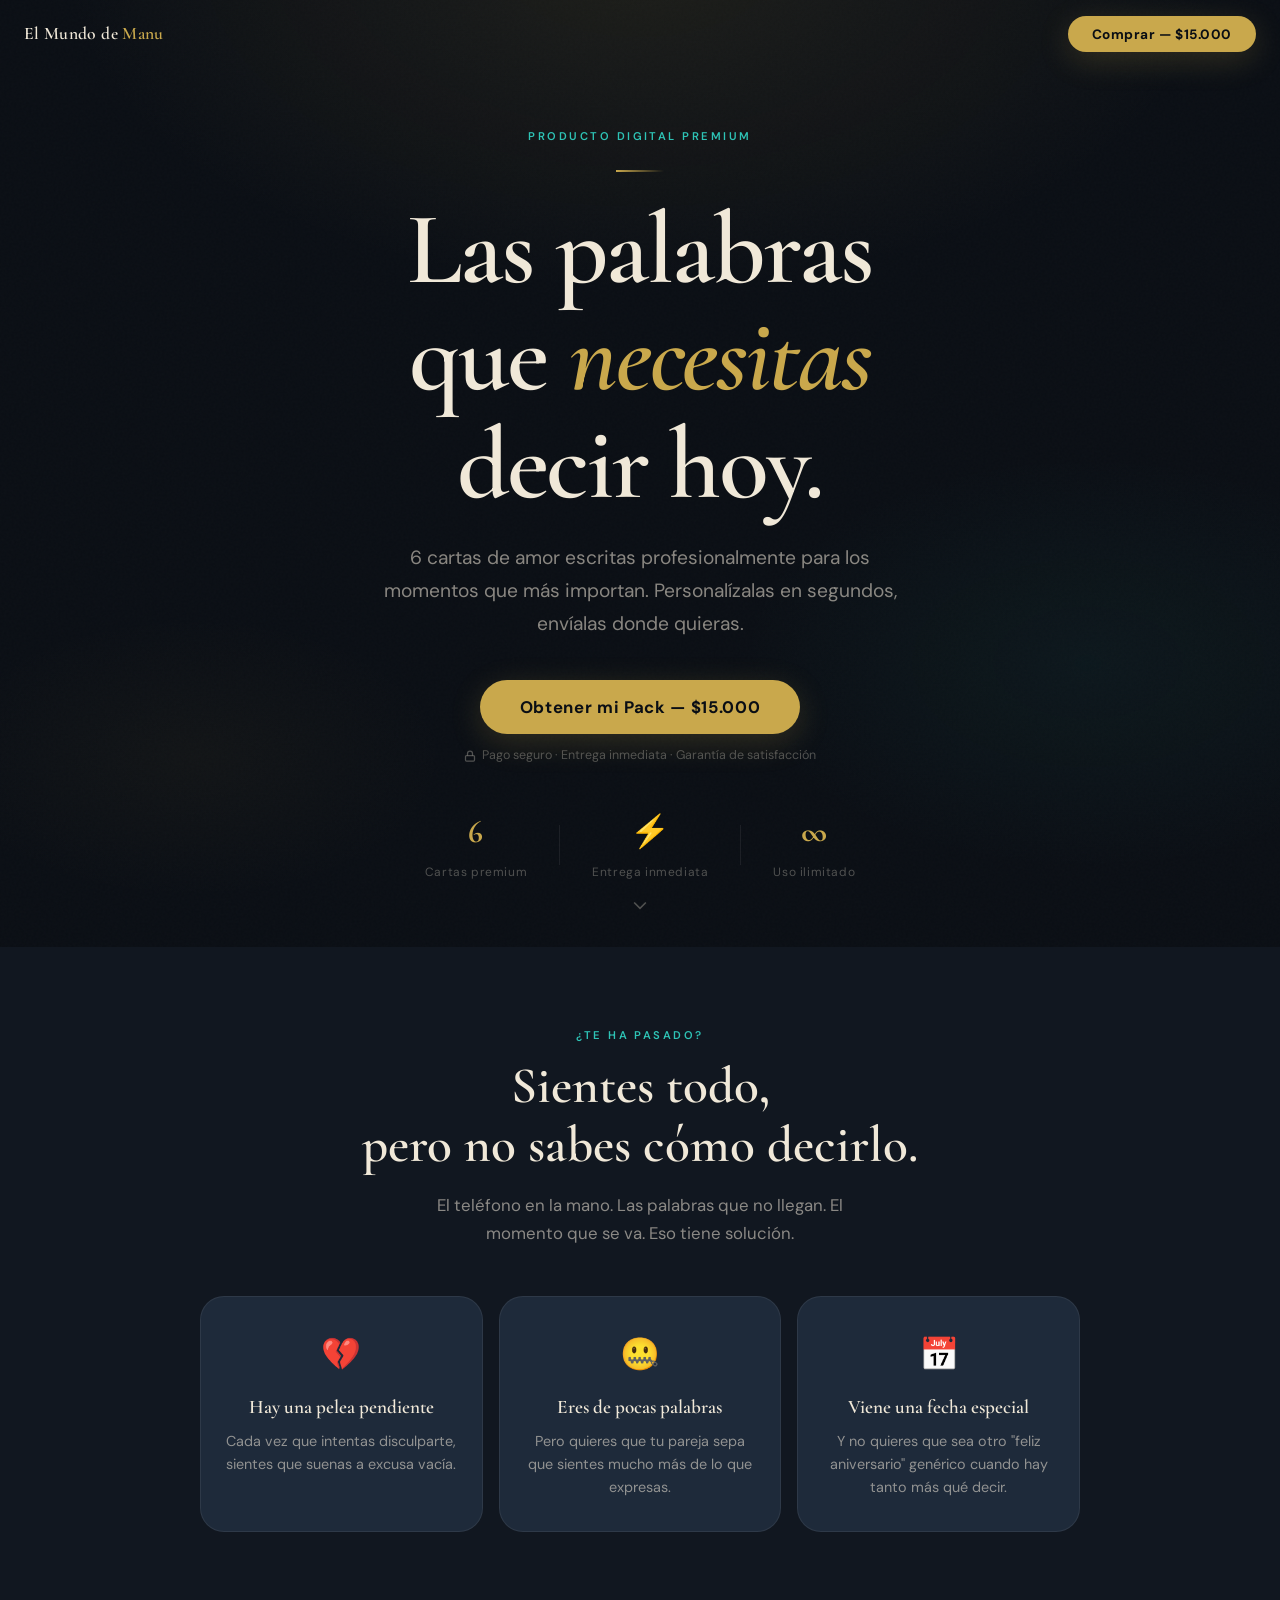
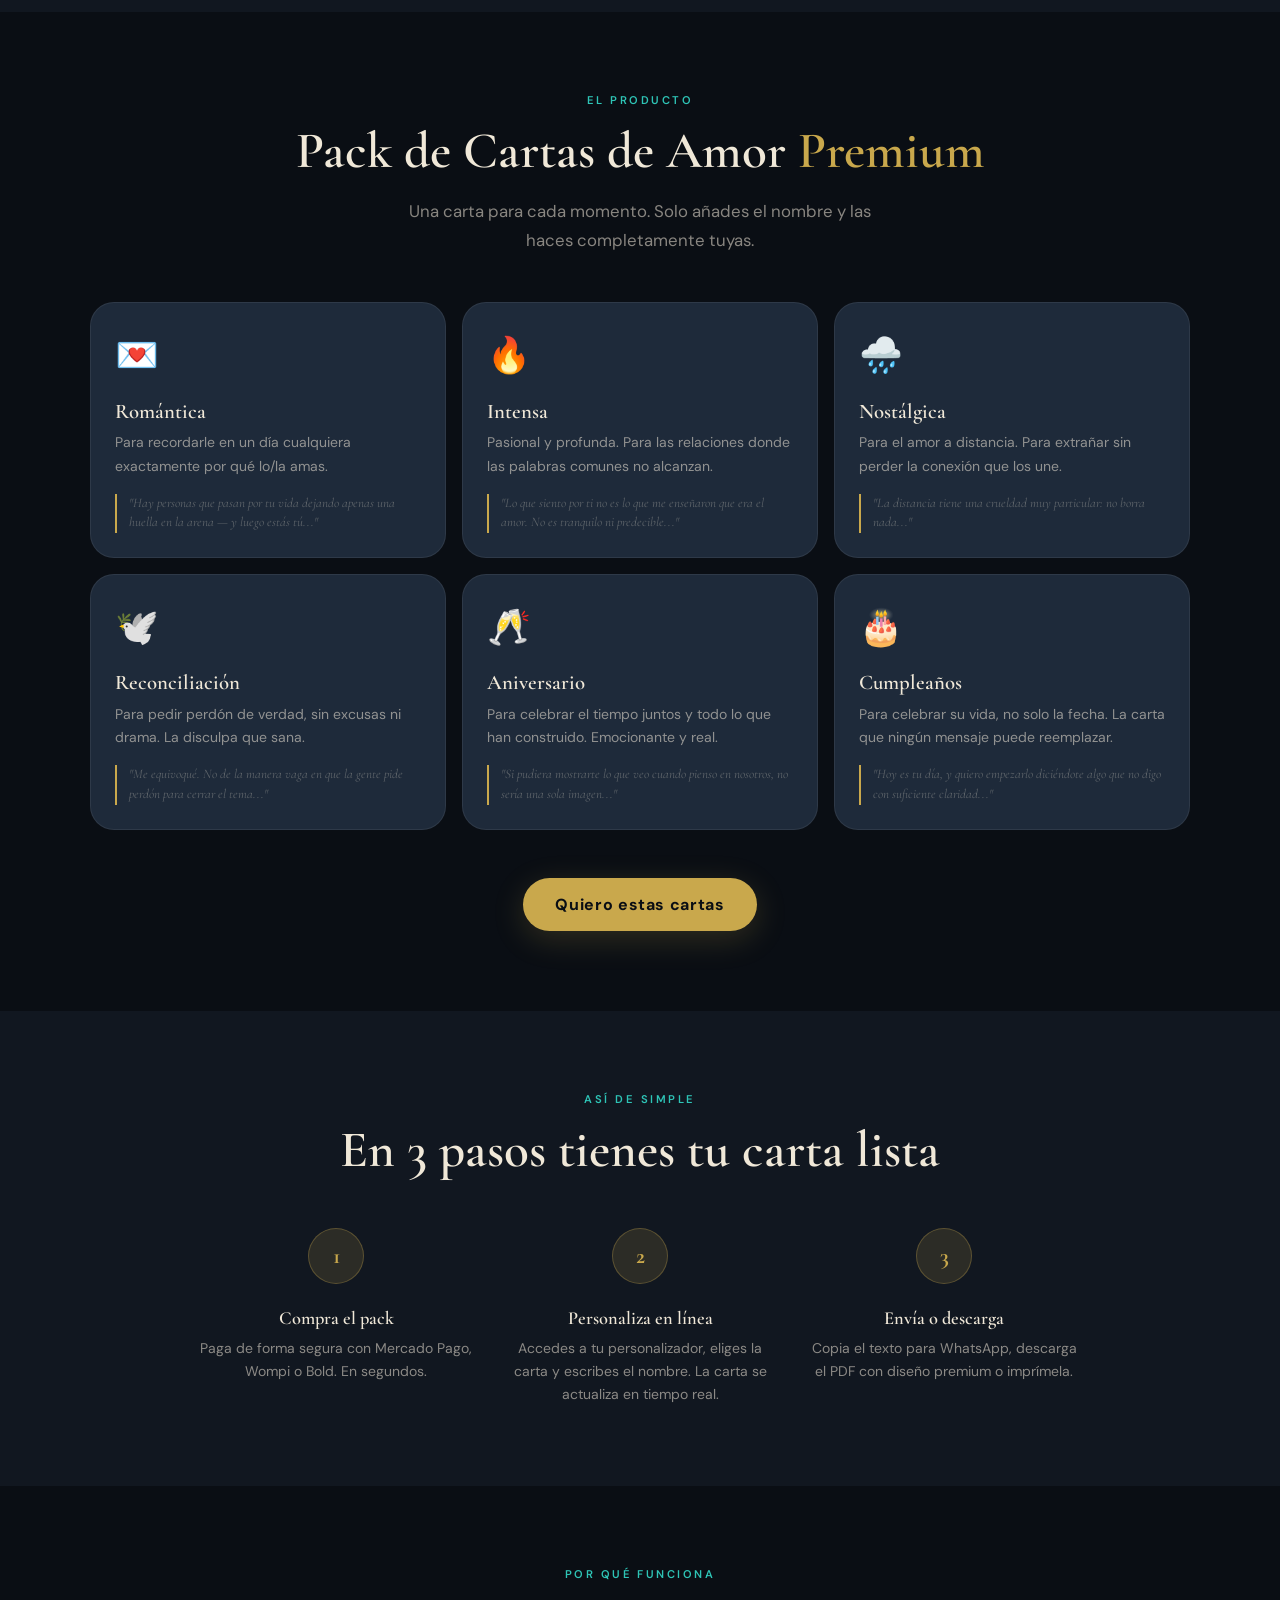
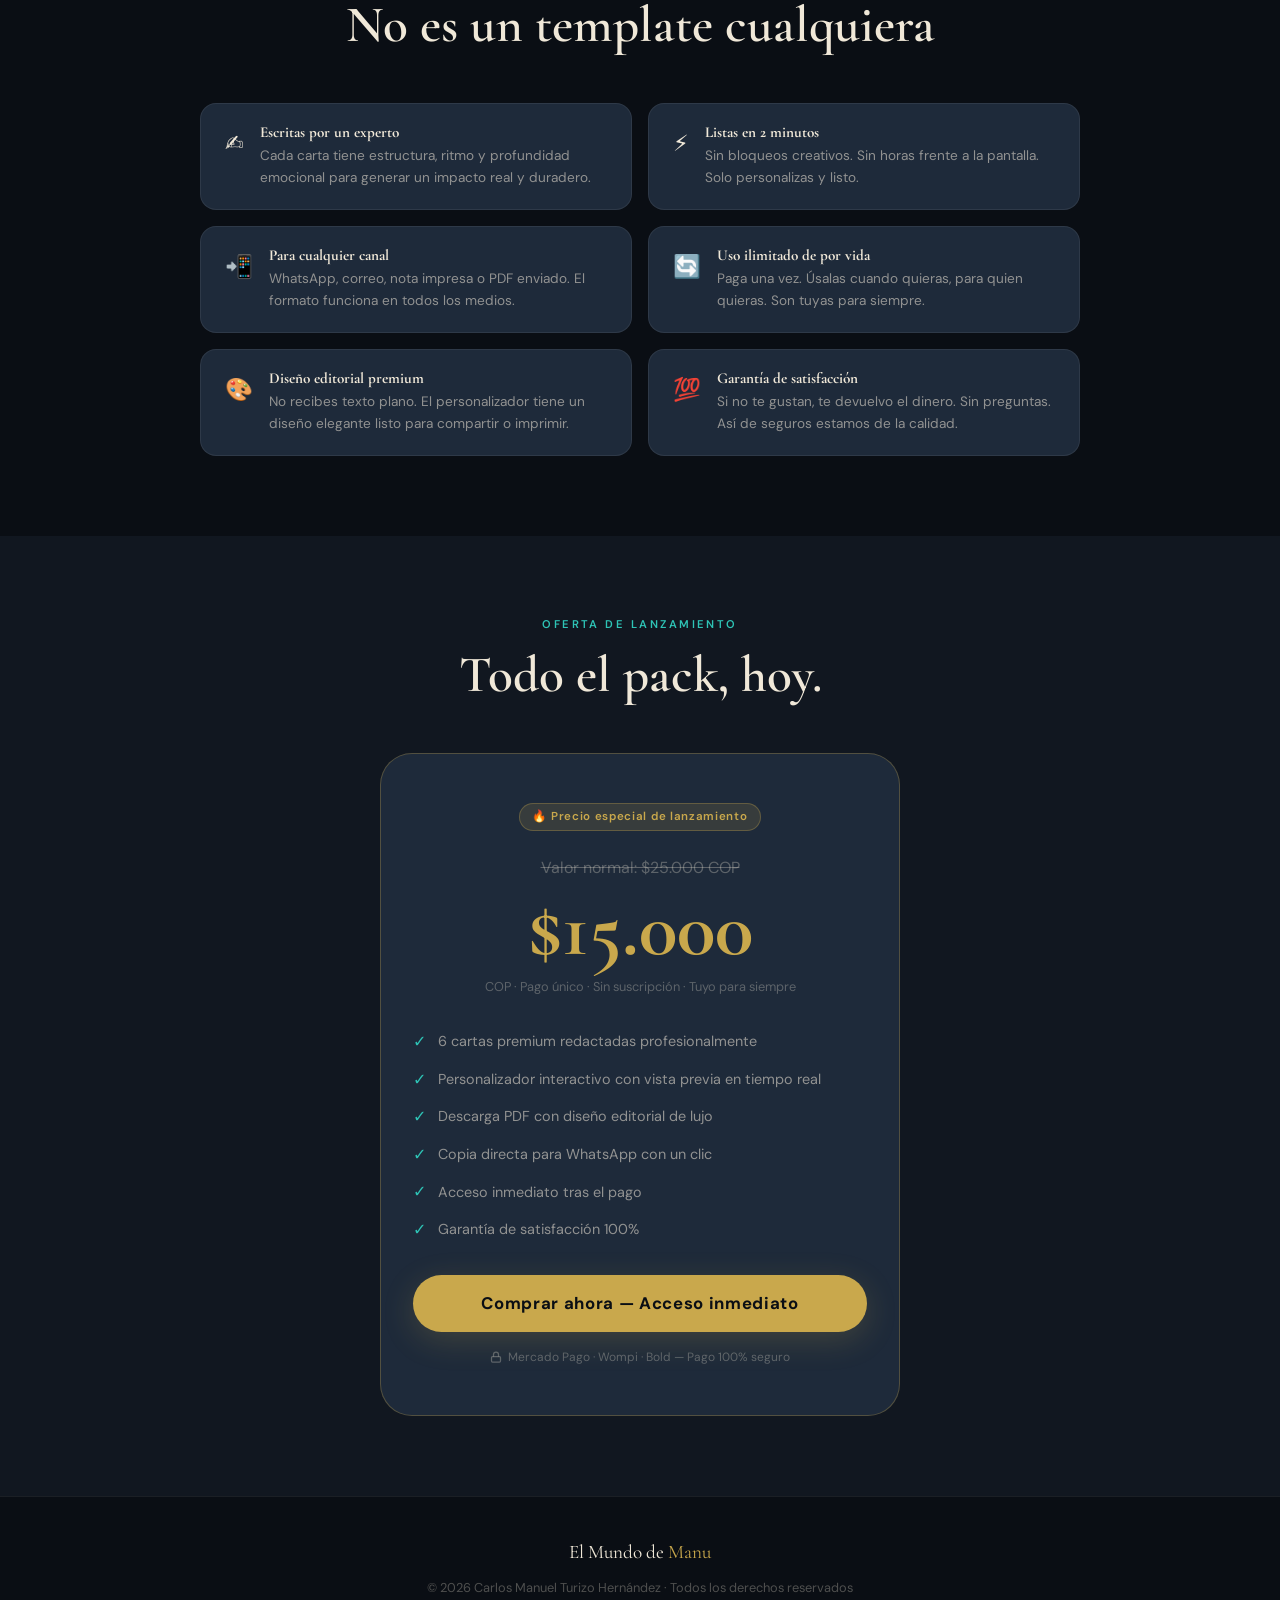
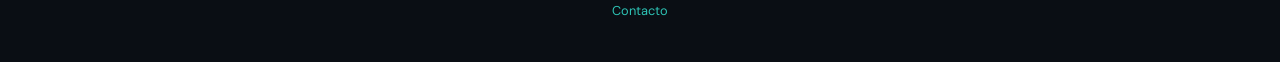
==== index.html @ 126a3225 "Frontend inicial - Pack Cartas de Amor" ====
<!DOCTYPE html>
<html lang="es">
<head>
  <meta charset="UTF-8" />
  <meta name="viewport" content="width=device-width, initial-scale=1.0" />
  <meta name="robots" content="index, follow" />
  <title>Pack de Cartas de Amor Premium | El Mundo de Manu</title>
  <meta name="description" content="6 cartas de amor escritas profesionalmente. Personalízalas en segundos y envíalas por WhatsApp, correo o impresas. Descarga inmediata." />
  <meta property="og:title"       content="Pack de Cartas de Amor Premium" />
  <meta property="og:description" content="Las palabras perfectas para cada momento. 6 cartas premium." />
  <meta property="og:type"        content="product" />

  <!-- Mis fuentes: Cormorant Garamond para display, DM Sans para UI -->
  <link rel="preconnect" href="https://fonts.googleapis.com" />
  <link rel="preconnect" href="https://fonts.gstatic.com" crossorigin />
  <link href="https://fonts.googleapis.com/css2?family=Cormorant+Garamond:ital,wght@0,400;0,600;0,700;1,400;1,600&family=DM+Sans:wght@300;400;500;600;700&display=swap" rel="stylesheet" />

  <link rel="stylesheet" href="styles.css" />
</head>
<body>

  <!-- ╔══════════════════════════════════════════════════════╗
       ║  NAVBAR FIJA                                        ║
       ╚══════════════════════════════════════════════════════╝ -->
  <nav class="navbar" id="navbar" role="navigation" aria-label="Navegación principal">
    <div class="navbar-brand">El Mundo de <span>Manu</span></div>
    <button class="btn-primary" onclick="abrirModal()" style="padding:0.6rem 1.5rem;font-size:0.85rem;">
      Comprar — $15.000
    </button>
  </nav>


  <!-- ╔══════════════════════════════════════════════════════╗
       ║  HERO — Primera impresión                          ║
       ╚══════════════════════════════════════════════════════╝ -->
  <section class="hero" id="inicio" aria-labelledby="hero-title">
    <div class="hero-bg" aria-hidden="true"></div>

    <div class="hero-content">
      <div class="eyebrow anim-hero anim-delay-1">Producto digital premium</div>

      <div class="hero-line anim-hero anim-delay-1" style="animation-delay:0.2s"></div>

      <h1 class="hero-title anim-hero anim-delay-2" id="hero-title">
        Las palabras<br />que <em>necesitas</em><br />decir hoy.
      </h1>

      <p class="hero-subtitle anim-hero anim-delay-3">
        6 cartas de amor escritas profesionalmente para los momentos que más importan.
        Personalízalas en segundos, envíalas donde quieras.
      </p>

      <div class="anim-hero anim-delay-4" style="display:flex;flex-direction:column;align-items:center;gap:0.75rem;">
        <button class="btn-primary" onclick="abrirModal()" style="font-size:1.05rem;padding:1rem 2.5rem;" aria-label="Comprar pack de cartas">
          Obtener mi Pack — $15.000
        </button>
        <p style="font-size:0.78rem;color:var(--t-muted);display:flex;align-items:center;gap:0.4rem;">
          <svg width="12" height="12" viewBox="0 0 24 24" fill="none" stroke="currentColor" stroke-width="2.5"><rect x="3" y="11" width="18" height="11" rx="2"/><path d="M7 11V7a5 5 0 0110 0v4"/></svg>
          Pago seguro · Entrega inmediata · Garantía de satisfacción
        </p>
      </div>

      <div class="hero-stats anim-hero anim-delay-5">
        <div class="hero-stat">
          <span class="hero-stat-num">6</span>
          <span class="hero-stat-label">Cartas premium</span>
        </div>
        <div class="hero-stat-sep" aria-hidden="true"></div>
        <div class="hero-stat">
          <span class="hero-stat-num">⚡</span>
          <span class="hero-stat-label">Entrega inmediata</span>
        </div>
        <div class="hero-stat-sep" aria-hidden="true"></div>
        <div class="hero-stat">
          <span class="hero-stat-num">∞</span>
          <span class="hero-stat-label">Uso ilimitado</span>
        </div>
      </div>
    </div>

    <div class="scroll-cue" aria-hidden="true">
      <svg width="20" height="20" viewBox="0 0 24 24" fill="none" stroke="var(--t-muted)" stroke-width="2">
        <path d="M19 9l-7 7-7-7"/>
      </svg>
    </div>
  </section>


  <!-- ╔══════════════════════════════════════════════════════╗
       ║  PROBLEMA                                          ║
       ╚══════════════════════════════════════════════════════╝ -->
  <section class="section section-alt" id="problema" aria-labelledby="problema-title">
    <div class="container-md">
      <div class="section-header reveal">
        <div class="eyebrow">¿Te ha pasado?</div>
        <h2 class="section-title" id="problema-title">
          Sientes todo,<br />pero no sabes cómo decirlo.
        </h2>
        <p class="section-sub">
          El teléfono en la mano. Las palabras que no llegan.
          El momento que se va. Eso tiene solución.
        </p>
      </div>

      <div class="problema-grid">
        <div class="problema-card reveal" style="transition-delay:0.1s">
          <span class="problema-card-icon">💔</span>
          <h3>Hay una pelea pendiente</h3>
          <p>Cada vez que intentas disculparte, sientes que suenas a excusa vacía.</p>
        </div>
        <div class="problema-card reveal" style="transition-delay:0.2s">
          <span class="problema-card-icon">🤐</span>
          <h3>Eres de pocas palabras</h3>
          <p>Pero quieres que tu pareja sepa que sientes mucho más de lo que expresas.</p>
        </div>
        <div class="problema-card reveal" style="transition-delay:0.3s">
          <span class="problema-card-icon">📅</span>
          <h3>Viene una fecha especial</h3>
          <p>Y no quieres que sea otro "feliz aniversario" genérico cuando hay tanto más qué decir.</p>
        </div>
      </div>
    </div>
  </section>


  <!-- ╔══════════════════════════════════════════════════════╗
       ║  PRODUCTO — Las 6 cartas                          ║
       ╚══════════════════════════════════════════════════════╝ -->
  <section class="section" id="cartas" aria-labelledby="cartas-title">
    <div class="container">
      <div class="section-header reveal">
        <div class="eyebrow">El producto</div>
        <h2 class="section-title" id="cartas-title">
          Pack de Cartas de Amor <span style="color:var(--c-gold)">Premium</span>
        </h2>
        <p class="section-sub">
          Una carta para cada momento. Solo añades el nombre y las haces completamente tuyas.
        </p>
      </div>

      <div class="cartas-grid">
        <article class="carta-card reveal" style="transition-delay:0.05s">
          <div class="carta-icon">💌</div>
          <h3>Romántica</h3>
          <p>Para recordarle en un día cualquiera exactamente por qué lo/la amas.</p>
          <div class="carta-preview">
            <p>"Hay personas que pasan por tu vida dejando apenas una huella en la arena — y luego estás tú..."</p>
          </div>
        </article>
        <article class="carta-card reveal" style="transition-delay:0.1s">
          <div class="carta-icon">🔥</div>
          <h3>Intensa</h3>
          <p>Pasional y profunda. Para las relaciones donde las palabras comunes no alcanzan.</p>
          <div class="carta-preview">
            <p>"Lo que siento por ti no es lo que me enseñaron que era el amor. No es tranquilo ni predecible..."</p>
          </div>
        </article>
        <article class="carta-card reveal" style="transition-delay:0.15s">
          <div class="carta-icon">🌧️</div>
          <h3>Nostálgica</h3>
          <p>Para el amor a distancia. Para extrañar sin perder la conexión que los une.</p>
          <div class="carta-preview">
            <p>"La distancia tiene una crueldad muy particular: no borra nada..."</p>
          </div>
        </article>
        <article class="carta-card reveal" style="transition-delay:0.2s">
          <div class="carta-icon">🕊️</div>
          <h3>Reconciliación</h3>
          <p>Para pedir perdón de verdad, sin excusas ni drama. La disculpa que sana.</p>
          <div class="carta-preview">
            <p>"Me equivoqué. No de la manera vaga en que la gente pide perdón para cerrar el tema..."</p>
          </div>
        </article>
        <article class="carta-card reveal" style="transition-delay:0.25s">
          <div class="carta-icon">🥂</div>
          <h3>Aniversario</h3>
          <p>Para celebrar el tiempo juntos y todo lo que han construido. Emocionante y real.</p>
          <div class="carta-preview">
            <p>"Si pudiera mostrarte lo que veo cuando pienso en nosotros, no sería una sola imagen..."</p>
          </div>
        </article>
        <article class="carta-card reveal" style="transition-delay:0.3s">
          <div class="carta-icon">🎂</div>
          <h3>Cumpleaños</h3>
          <p>Para celebrar su vida, no solo la fecha. La carta que ningún mensaje puede reemplazar.</p>
          <div class="carta-preview">
            <p>"Hoy es tu día, y quiero empezarlo diciéndote algo que no digo con suficiente claridad..."</p>
          </div>
        </article>
      </div>

      <!-- Mi CTA intermedio para capturar intención en cualquier punto -->
      <div class="reveal" style="text-align:center;margin-top:3rem;">
        <button class="btn-primary" onclick="abrirModal()" style="font-size:1rem;">
          Quiero estas cartas
        </button>
      </div>
    </div>
  </section>


  <!-- ╔══════════════════════════════════════════════════════╗
       ║  CÓMO FUNCIONA — 3 pasos simples                  ║
       ╚══════════════════════════════════════════════════════╝ -->
  <section class="section section-alt" aria-labelledby="como-title">
    <div class="container-md">
      <div class="section-header reveal">
        <div class="eyebrow">Así de simple</div>
        <h2 class="section-title" id="como-title">En 3 pasos tienes tu carta lista</h2>
      </div>

      <div style="display:grid;grid-template-columns:repeat(auto-fit,minmax(200px,1fr));gap:2rem;position:relative;">
        <div class="reveal" style="text-align:center;transition-delay:0.1s">
          <div style="width:56px;height:56px;border-radius:50%;background:var(--c-gold-dim);border:1px solid var(--c-border-gold);display:flex;align-items:center;justify-content:center;margin:0 auto 1.5rem;font-family:var(--f-display);font-size:1.4rem;color:var(--c-gold);font-weight:700;">1</div>
          <h3 style="font-family:var(--f-display);font-size:1.15rem;margin-bottom:0.5rem;">Compra el pack</h3>
          <p style="font-size:0.875rem;color:var(--t-secondary);line-height:1.65;">Paga de forma segura con Mercado Pago, Wompi o Bold. En segundos.</p>
        </div>
        <div class="reveal" style="text-align:center;transition-delay:0.2s">
          <div style="width:56px;height:56px;border-radius:50%;background:var(--c-gold-dim);border:1px solid var(--c-border-gold);display:flex;align-items:center;justify-content:center;margin:0 auto 1.5rem;font-family:var(--f-display);font-size:1.4rem;color:var(--c-gold);font-weight:700;">2</div>
          <h3 style="font-family:var(--f-display);font-size:1.15rem;margin-bottom:0.5rem;">Personaliza en línea</h3>
          <p style="font-size:0.875rem;color:var(--t-secondary);line-height:1.65;">Accedes a tu personalizador, eliges la carta y escribes el nombre. La carta se actualiza en tiempo real.</p>
        </div>
        <div class="reveal" style="text-align:center;transition-delay:0.3s">
          <div style="width:56px;height:56px;border-radius:50%;background:var(--c-gold-dim);border:1px solid var(--c-border-gold);display:flex;align-items:center;justify-content:center;margin:0 auto 1.5rem;font-family:var(--f-display);font-size:1.4rem;color:var(--c-gold);font-weight:700;">3</div>
          <h3 style="font-family:var(--f-display);font-size:1.15rem;margin-bottom:0.5rem;">Envía o descarga</h3>
          <p style="font-size:0.875rem;color:var(--t-secondary);line-height:1.65;">Copia el texto para WhatsApp, descarga el PDF con diseño premium o imprímela.</p>
        </div>
      </div>
    </div>
  </section>


  <!-- ╔══════════════════════════════════════════════════════╗
       ║  BENEFICIOS                                        ║
       ╚══════════════════════════════════════════════════════╝ -->
  <section class="section" aria-labelledby="beneficios-title">
    <div class="container-md">
      <div class="section-header reveal">
        <div class="eyebrow">Por qué funciona</div>
        <h2 class="section-title" id="beneficios-title">No es un template cualquiera</h2>
      </div>
      <div class="beneficios-grid">
        <div class="beneficio-item reveal" style="transition-delay:0.05s"><span class="beneficio-icon">✍️</span><div><h4>Escritas por un experto</h4><p>Cada carta tiene estructura, ritmo y profundidad emocional para generar un impacto real y duradero.</p></div></div>
        <div class="beneficio-item reveal" style="transition-delay:0.1s"><span class="beneficio-icon">⚡</span><div><h4>Listas en 2 minutos</h4><p>Sin bloqueos creativos. Sin horas frente a la pantalla. Solo personalizas y listo.</p></div></div>
        <div class="beneficio-item reveal" style="transition-delay:0.15s"><span class="beneficio-icon">📲</span><div><h4>Para cualquier canal</h4><p>WhatsApp, correo, nota impresa o PDF enviado. El formato funciona en todos los medios.</p></div></div>
        <div class="beneficio-item reveal" style="transition-delay:0.2s"><span class="beneficio-icon">🔄</span><div><h4>Uso ilimitado de por vida</h4><p>Paga una vez. Úsalas cuando quieras, para quien quieras. Son tuyas para siempre.</p></div></div>
        <div class="beneficio-item reveal" style="transition-delay:0.25s"><span class="beneficio-icon">🎨</span><div><h4>Diseño editorial premium</h4><p>No recibes texto plano. El personalizador tiene un diseño elegante listo para compartir o imprimir.</p></div></div>
        <div class="beneficio-item reveal" style="transition-delay:0.3s"><span class="beneficio-icon">💯</span><div><h4>Garantía de satisfacción</h4><p>Si no te gustan, te devuelvo el dinero. Sin preguntas. Así de seguros estamos de la calidad.</p></div></div>
      </div>
    </div>
  </section>


  <!-- ╔══════════════════════════════════════════════════════╗
       ║  PRECIO + CTA FINAL                               ║
       ╚══════════════════════════════════════════════════════╝ -->
  <section class="section section-alt" id="precio" aria-labelledby="precio-title">
    <div class="container-sm">
      <div class="section-header reveal">
        <div class="eyebrow">Oferta de lanzamiento</div>
        <h2 class="section-title" id="precio-title">Todo el pack, hoy.</h2>
      </div>

      <div class="precio-card reveal">
        <div class="badge" style="margin-bottom:1.5rem;">🔥 Precio especial de lanzamiento</div>
        <p class="precio-old">Valor normal: $25.000 COP</p>
        <p class="precio-main">$15.000</p>
        <p class="precio-note">COP · Pago único · Sin suscripción · Tuyo para siempre</p>

        <ul class="precio-lista">
          <li><span class="check">✓</span> 6 cartas premium redactadas profesionalmente</li>
          <li><span class="check">✓</span> Personalizador interactivo con vista previa en tiempo real</li>
          <li><span class="check">✓</span> Descarga PDF con diseño editorial de lujo</li>
          <li><span class="check">✓</span> Copia directa para WhatsApp con un clic</li>
          <li><span class="check">✓</span> Acceso inmediato tras el pago</li>
          <li><span class="check">✓</span> Garantía de satisfacción 100%</li>
        </ul>

        <button class="btn-primary" onclick="abrirModal()" style="width:100%;font-size:1.05rem;padding:1.1rem;" aria-label="Ir a pago">
          Comprar ahora — Acceso inmediato
        </button>
        <p style="font-size:0.75rem;color:var(--t-muted);margin-top:1rem;display:flex;align-items:center;justify-content:center;gap:0.4rem;">
          <svg width="12" height="12" viewBox="0 0 24 24" fill="none" stroke="currentColor" stroke-width="2.5"><rect x="3" y="11" width="18" height="11" rx="2"/><path d="M7 11V7a5 5 0 0110 0v4"/></svg>
          Mercado Pago · Wompi · Bold — Pago 100% seguro
        </p>
      </div>
    </div>
  </section>


  <!-- ╔══════════════════════════════════════════════════════╗
       ║  FOOTER                                            ║
       ╚══════════════════════════════════════════════════════╝ -->
  <footer class="footer" role="contentinfo">
    <div class="footer-brand">El Mundo de <span>Manu</span></div>
    <p class="footer-text">
      © 2026 Carlos Manuel Turizo Hernández · Todos los derechos reservados<br />
      <a href="mailto:tu@email.com" class="footer-link">Contacto</a>
    </p>
  </footer>


  <!-- ╔══════════════════════════════════════════════════════╗
       ║  MODAL DE PAGO                                     ║
       ╚══════════════════════════════════════════════════════╝ -->
  <div
    class="modal-overlay"
    id="modal-pago"
    role="dialog"
    aria-modal="true"
    aria-labelledby="modal-title"
  >
    <div class="modal-box">
      <button class="modal-close-btn" onclick="cerrarModal()" aria-label="Cerrar modal">
        <svg width="16" height="16" viewBox="0 0 24 24" fill="none" stroke="currentColor" stroke-width="2.5">
          <path d="M18 6L6 18M6 6l12 12"/>
        </svg>
      </button>

      <div class="modal-header">
        <h2 id="modal-title">¿Cómo prefieres pagar?</h2>
        <p>Elige tu plataforma favorita. Todas son seguras.</p>
      </div>

      <div style="display:flex;flex-direction:column;gap:0.75rem;" id="pasarelas-container">

        <button class="pasarela-btn" onclick="iniciarPago('mercadopago')" id="btn-mp">
          <div class="pasarela-logo" style="background:#009EE3;color:#fff;">MP</div>
          <div class="pasarela-info">
            <strong>Mercado Pago</strong>
            <span>Tarjeta, PSE, efectivo, cuotas</span>
          </div>
          <svg class="pasarela-arrow" width="16" height="16" viewBox="0 0 24 24" fill="none" stroke="currentColor" stroke-width="2">
            <path d="M9 18l6-6-6-6"/>
          </svg>
        </button>

        <button class="pasarela-btn" onclick="iniciarPago('wompi')" id="btn-wompi">
          <div class="pasarela-logo" style="background:#5B21D0;color:#fff;">W</div>
          <div class="pasarela-info">
            <strong>Wompi</strong>
            <span>Tarjeta crédito/débito, Nequi, PSE</span>
          </div>
          <svg class="pasarela-arrow" width="16" height="16" viewBox="0 0 24 24" fill="none" stroke="currentColor" stroke-width="2">
            <path d="M9 18l6-6-6-6"/>
          </svg>
        </button>

        <button class="pasarela-btn" onclick="iniciarPago('bold')" id="btn-bold">
          <div class="pasarela-logo" style="background:#111;color:#fff;">B</div>
          <div class="pasarela-info">
            <strong>Bold</strong>
            <span>Tarjeta, transferencia, Nequi</span>
          </div>
          <svg class="pasarela-arrow" width="16" height="16" viewBox="0 0 24 24" fill="none" stroke="currentColor" stroke-width="2">
            <path d="M9 18l6-6-6-6"/>
          </svg>
        </button>
      </div>

      <div class="modal-trust">
        <svg width="14" height="14" viewBox="0 0 24 24" fill="none" stroke="currentColor" stroke-width="2.5">
          <rect x="3" y="11" width="18" height="11" rx="2"/>
          <path d="M7 11V7a5 5 0 0110 0v4"/>
        </svg>
        Transacción cifrada y 100% segura
      </div>

      <button class="btn-ghost" onclick="cerrarModal()" style="width:100%;justify-content:center;margin-top:1.25rem;">
        Cancelar
      </button>
    </div>
  </div>


  <!-- Mi toast de notificaciones — lo manipulo desde JS -->
  <div class="toast" id="toast" role="alert" aria-live="polite"></div>

  <script src="payments.js"></script>
  <script src="main.js"></script>
</body>
</html>
---- styles.css ----
/*
  Mi sistema de design tokens centralizado.
  Todo el proyecto consume estas variables — si cambio una, cambia en todas partes.
  Mobile-first: escribo estilos base para móvil y escalo con @media hacia arriba.
*/

/* ═══════════════════════════════════════════════════════════
   MIS TOKENS DE DISEÑO — LA BASE DE TODO EL SISTEMA
   ═══════════════════════════════════════════════════════════ */
:root {
  /* Paleta de marca */
  --c-bg:          #0A0E14;
  --c-bg-2:        #111720;
  --c-bg-3:        #1A2333;
  --c-surface:     #1E2A3A;
  --c-surface-2:   #243246;
  --c-border:      rgba(255,255,255,0.07);
  --c-border-gold: rgba(201,168,76,0.3);

  --c-gold:        #C9A84C;
  --c-gold-light:  #E8C97D;
  --c-gold-dim:    rgba(201,168,76,0.15);
  --c-teal:        #2EC4B6;
  --c-teal-dim:    rgba(46,196,182,0.12);
  --c-cream:       #F0E8D8;
  --c-cream-dim:   rgba(240,232,216,0.6);
  --c-white:       #FFFFFF;

  /* Texto */
  --t-primary:   var(--c-cream);
  --t-secondary: rgba(240,232,216,0.55);
  --t-muted:     rgba(240,232,216,0.3);
  --t-on-gold:   #0A0E14;

  /* Tipografía */
  --f-display: 'Cormorant Garamond', 'Playfair Display', Georgia, serif;
  --f-body:    'DM Sans', 'Lato', system-ui, sans-serif;
  --f-mono:    'JetBrains Mono', monospace;

  /* Espaciado modular */
  --sp-1: 0.25rem;  --sp-2: 0.5rem;   --sp-3: 0.75rem;
  --sp-4: 1rem;     --sp-5: 1.25rem;  --sp-6: 1.5rem;
  --sp-8: 2rem;     --sp-10: 2.5rem;  --sp-12: 3rem;
  --sp-16: 4rem;    --sp-20: 5rem;    --sp-24: 6rem;

  /* Radio de borde */
  --r-sm: 8px;  --r-md: 16px;  --r-lg: 24px;  --r-xl: 32px;  --r-full: 9999px;

  /* Sombras */
  --shadow-gold:    0 8px 32px rgba(201,168,76,0.2);
  --shadow-gold-lg: 0 16px 48px rgba(201,168,76,0.3);
  --shadow-card:    0 4px 24px rgba(0,0,0,0.4);
  --shadow-modal:   0 24px 80px rgba(0,0,0,0.7);

  /* Transiciones */
  --ease-out:    cubic-bezier(0.16, 1, 0.3, 1);
  --ease-in-out: cubic-bezier(0.45, 0, 0.55, 1);
  --t-fast:  0.15s;
  --t-base:  0.25s;
  --t-slow:  0.5s;
  --t-enter: 0.7s;
}

/* ═══════════════════════════════════════════════════════════
   RESET Y BASE GLOBAL
   ═══════════════════════════════════════════════════════════ */
*, *::before, *::after { box-sizing: border-box; margin: 0; padding: 0; }

html {
  scroll-behavior: smooth;
  -webkit-text-size-adjust: 100%;
  font-size: 16px;
}

body {
  background-color: var(--c-bg);
  color: var(--t-primary);
  font-family: var(--f-body);
  font-size: 1rem;
  line-height: 1.6;
  -webkit-font-smoothing: antialiased;
  -moz-osx-font-smoothing: grayscale;
  overflow-x: hidden;
}

img, svg { display: block; max-width: 100%; }
button { cursor: pointer; font-family: inherit; border: none; background: none; }
a { color: inherit; text-decoration: none; }
input, textarea, select { font-family: inherit; }

/* ═══════════════════════════════════════════════════════════
   TIPOGRAFÍA GLOBAL
   ═══════════════════════════════════════════════════════════ */
.f-display  { font-family: var(--f-display); }
.f-body     { font-family: var(--f-body); }

h1, h2, h3, h4 { font-family: var(--f-display); line-height: 1.15; font-weight: 600; }

/* ═══════════════════════════════════════════════════════════
   COMPONENTES REUTILIZABLES
   ═══════════════════════════════════════════════════════════ */

/* — Eyebrow label — */
.eyebrow {
  font-family: var(--f-body);
  font-size: 0.7rem;
  font-weight: 600;
  letter-spacing: 0.22em;
  text-transform: uppercase;
  color: var(--c-teal);
}

/* — Botón primario — */
.btn-primary {
  display: inline-flex;
  align-items: center;
  justify-content: center;
  gap: var(--sp-2);
  background: var(--c-gold);
  color: var(--t-on-gold);
  font-family: var(--f-body);
  font-size: 0.95rem;
  font-weight: 700;
  letter-spacing: 0.04em;
  padding: var(--sp-4) var(--sp-8);
  border-radius: var(--r-full);
  box-shadow: var(--shadow-gold);
  transition: background var(--t-base) ease,
              transform var(--t-base) var(--ease-out),
              box-shadow var(--t-base) ease;
  white-space: nowrap;
  -webkit-tap-highlight-color: transparent;
}
.btn-primary:hover  { background: var(--c-gold-light); transform: translateY(-2px); box-shadow: var(--shadow-gold-lg); }
.btn-primary:active { transform: translateY(0); }
.btn-primary:disabled { opacity: 0.5; cursor: not-allowed; transform: none; }

/* — Botón secundario — */
.btn-secondary {
  display: inline-flex;
  align-items: center;
  justify-content: center;
  gap: var(--sp-2);
  background: transparent;
  color: var(--t-primary);
  font-family: var(--f-body);
  font-size: 0.9rem;
  font-weight: 600;
  padding: var(--sp-3) var(--sp-6);
  border-radius: var(--r-full);
  border: 1px solid var(--c-border);
  transition: border-color var(--t-base) ease, background var(--t-base) ease, transform var(--t-base) var(--ease-out);
}
.btn-secondary:hover { border-color: var(--c-gold); background: var(--c-gold-dim); transform: translateY(-1px); }

/* — Botón ghost — */
.btn-ghost {
  display: inline-flex; align-items: center; gap: var(--sp-2);
  color: var(--t-secondary); font-size: 0.85rem; font-weight: 500;
  transition: color var(--t-base) ease;
}
.btn-ghost:hover { color: var(--t-primary); }

/* — Card base — */
.card {
  background: var(--c-surface);
  border: 1px solid var(--c-border);
  border-radius: var(--r-lg);
  transition: border-color var(--t-base) ease,
              transform var(--t-base) var(--ease-out),
              box-shadow var(--t-base) ease;
}
.card:hover {
  border-color: var(--c-border-gold);
  transform: translateY(-4px);
  box-shadow: var(--shadow-card);
}

/* — Divisor — */
.divider { border: none; border-top: 1px solid var(--c-border); }

/* — Badge — */
.badge {
  display: inline-flex; align-items: center; gap: var(--sp-1);
  font-size: 0.72rem; font-weight: 600; letter-spacing: 0.06em;
  padding: var(--sp-1) var(--sp-3);
  border-radius: var(--r-full);
  border: 1px solid var(--c-border-gold);
  color: var(--c-gold);
  background: var(--c-gold-dim);
}

/* ═══════════════════════════════════════════════════════════
   HEADER / NAVBAR
   ═══════════════════════════════════════════════════════════ */
.navbar {
  position: fixed; top: 0; left: 0; right: 0; z-index: 100;
  padding: var(--sp-4) var(--sp-6);
  display: flex; align-items: center; justify-content: space-between;
  transition: background var(--t-slow) ease, backdrop-filter var(--t-slow) ease,
              border-color var(--t-slow) ease;
  border-bottom: 1px solid transparent;
}
.navbar.scrolled {
  background: rgba(10,14,20,0.92);
  backdrop-filter: blur(20px);
  -webkit-backdrop-filter: blur(20px);
  border-bottom-color: var(--c-border);
}
.navbar-brand {
  font-family: var(--f-display);
  font-size: 1.1rem;
  font-weight: 600;
  letter-spacing: 0.02em;
}
.navbar-brand span { color: var(--c-gold); }

/* ═══════════════════════════════════════════════════════════
   HERO SECTION
   ═══════════════════════════════════════════════════════════ */
.hero {
  min-height: 100svh;
  display: flex; flex-direction: column;
  align-items: center; justify-content: center;
  text-align: center;
  padding: calc(80px + var(--sp-12)) var(--sp-6) var(--sp-16);
  position: relative; overflow: hidden;
}

/* Mi fondo atmosférico del hero */
.hero-bg {
  position: absolute; inset: 0; z-index: 0;
  background:
    radial-gradient(ellipse 70% 55% at 50% -5%, rgba(201,168,76,0.10) 0%, transparent 65%),
    radial-gradient(ellipse 50% 40% at 85% 70%, rgba(46,196,182,0.05) 0%, transparent 55%),
    radial-gradient(ellipse 40% 30% at 15% 80%, rgba(201,168,76,0.04) 0%, transparent 50%);
}

/* Mi textura grain sutil */
.hero-bg::after {
  content: '';
  position: absolute; inset: 0;
  background-image: url("data:image/svg+xml,%3Csvg viewBox='0 0 512 512' xmlns='http://www.w3.org/2000/svg'%3E%3Cfilter id='n'%3E%3CfeTurbulence type='fractalNoise' baseFrequency='0.75' numOctaves='4' stitchTiles='stitch'/%3E%3C/filter%3E%3Crect width='100%25' height='100%25' filter='url(%23n)' opacity='0.04'/%3E%3C/svg%3E");
  opacity: 0.5; pointer-events: none;
}

.hero-content { position: relative; z-index: 1; max-width: 820px; }

.hero-title {
  font-family: var(--f-display);
  font-size: clamp(2.8rem, 8vw, 6.5rem);
  font-weight: 600;
  line-height: 1.05;
  letter-spacing: -0.02em;
  margin-bottom: var(--sp-6);
}
.hero-title em { color: var(--c-gold); font-style: italic; }

.hero-subtitle {
  font-size: clamp(1rem, 2.5vw, 1.2rem);
  color: var(--t-secondary);
  max-width: 540px; margin: 0 auto var(--sp-10);
  line-height: 1.7;
}

/* Mi línea decorativa dorada bajo el título */
.hero-line {
  width: 48px; height: 2px;
  background: linear-gradient(90deg, var(--c-gold), transparent);
  margin: var(--sp-6) auto;
}

.hero-stats {
  display: flex; align-items: center; justify-content: center;
  gap: var(--sp-8); margin-top: var(--sp-10);
  flex-wrap: wrap;
}
.hero-stat { text-align: center; }
.hero-stat-num {
  font-family: var(--f-display);
  font-size: 2rem; font-weight: 700;
  color: var(--c-gold); display: block;
}
.hero-stat-label { font-size: 0.75rem; color: var(--t-muted); letter-spacing: 0.05em; }
.hero-stat-sep { width: 1px; height: 40px; background: var(--c-border); }

/* Mi flecha de scroll */
.scroll-cue {
  position: absolute; bottom: var(--sp-8); left: 50%; transform: translateX(-50%);
  z-index: 1; animation: bounceCue 2s ease-in-out infinite;
}
@keyframes bounceCue {
  0%,100% { transform: translateX(-50%) translateY(0); }
  50%      { transform: translateX(-50%) translateY(8px); }
}

/* ═══════════════════════════════════════════════════════════
   SECCIONES GENÉRICAS
   ═══════════════════════════════════════════════════════════ */
.section { padding: var(--sp-20) var(--sp-6); }
.section-alt { background: var(--c-bg-2); }
.section-dark { background: var(--c-bg); }

.container { max-width: 1100px; margin: 0 auto; }
.container-sm { max-width: 720px; margin: 0 auto; }
.container-md { max-width: 880px; margin: 0 auto; }

.section-header { text-align: center; margin-bottom: var(--sp-12); }
.section-title {
  font-family: var(--f-display);
  font-size: clamp(2rem, 5vw, 3.2rem);
  font-weight: 600; line-height: 1.15;
  margin-top: var(--sp-3);
}
.section-sub {
  color: var(--t-secondary); font-size: 1.05rem;
  max-width: 480px; margin: var(--sp-4) auto 0;
  line-height: 1.7;
}

/* ═══════════════════════════════════════════════════════════
   PROBLEMA SECTION — Cards de puntos de dolor
   ═══════════════════════════════════════════════════════════ */
.problema-grid {
  display: grid;
  grid-template-columns: 1fr;
  gap: var(--sp-4);
}
@media (min-width: 640px)  { .problema-grid { grid-template-columns: repeat(3,1fr); } }

.problema-card {
  background: var(--c-surface);
  border: 1px solid var(--c-border);
  border-radius: var(--r-lg);
  padding: var(--sp-8) var(--sp-6);
  text-align: center;
  transition: border-color var(--t-base) ease, transform var(--t-base) var(--ease-out);
}
.problema-card:hover { border-color: var(--c-border-gold); transform: translateY(-4px); }
.problema-card-icon { font-size: 2rem; margin-bottom: var(--sp-4); display: block; }
.problema-card h3 {
  font-family: var(--f-display); font-size: 1.2rem;
  color: var(--t-primary); margin-bottom: var(--sp-3);
}
.problema-card p { font-size: 0.9rem; color: var(--t-secondary); line-height: 1.6; }

/* ═══════════════════════════════════════════════════════════
   CARTAS GRID — Presentación del producto
   ═══════════════════════════════════════════════════════════ */
.cartas-grid {
  display: grid;
  grid-template-columns: 1fr;
  gap: var(--sp-4);
}
@media (min-width: 480px) { .cartas-grid { grid-template-columns: repeat(2,1fr); } }
@media (min-width: 900px) { .cartas-grid { grid-template-columns: repeat(3,1fr); } }

.carta-card {
  background: var(--c-surface);
  border: 1px solid var(--c-border);
  border-radius: var(--r-lg);
  padding: var(--sp-6);
  position: relative; overflow: hidden;
  transition: border-color var(--t-base) ease,
              transform var(--t-base) var(--ease-out),
              box-shadow var(--t-base) ease;
}
/* Mi línea superior de acento */
.carta-card::before {
  content: ''; position: absolute; top: 0; left: 0; right: 0; height: 2px;
  background: linear-gradient(90deg, var(--c-gold), var(--c-teal));
  transform: scaleX(0); transform-origin: left;
  transition: transform var(--t-slow) var(--ease-out);
}
.carta-card:hover { border-color: rgba(201,168,76,0.25); transform: translateY(-6px); box-shadow: var(--shadow-card); }
.carta-card:hover::before { transform: scaleX(1); }

.carta-icon { font-size: 2.2rem; margin-bottom: var(--sp-4); }
.carta-card h3 { font-family: var(--f-display); font-size: 1.3rem; color: var(--t-primary); margin-bottom: var(--sp-2); }
.carta-card p  { font-size: 0.875rem; color: var(--t-secondary); line-height: 1.65; margin-bottom: var(--sp-4); }

.carta-preview {
  border-left: 2px solid var(--c-gold);
  padding-left: var(--sp-3);
  margin-top: var(--sp-4);
}
.carta-preview p {
  font-family: var(--f-display); font-size: 0.82rem;
  font-style: italic; color: var(--t-muted);
  line-height: 1.5; margin: 0;
}

/* ═══════════════════════════════════════════════════════════
   BENEFICIOS SECTION
   ═══════════════════════════════════════════════════════════ */
.beneficios-grid {
  display: grid; grid-template-columns: 1fr; gap: var(--sp-4);
}
@media (min-width: 640px) { .beneficios-grid { grid-template-columns: repeat(2,1fr); } }

.beneficio-item {
  display: flex; gap: var(--sp-4);
  align-items: flex-start;
  background: var(--c-surface);
  border: 1px solid var(--c-border);
  border-radius: var(--r-md);
  padding: var(--sp-5) var(--sp-6);
  transition: border-color var(--t-base) ease, background var(--t-base) ease;
}
.beneficio-item:hover { border-color: var(--c-teal); background: var(--c-teal-dim); }
.beneficio-icon { font-size: 1.4rem; flex-shrink: 0; margin-top: 2px; }
.beneficio-item h4 { font-size: 0.95rem; font-weight: 700; color: var(--t-primary); margin-bottom: var(--sp-1); }
.beneficio-item p  { font-size: 0.85rem; color: var(--t-secondary); line-height: 1.6; }

/* ═══════════════════════════════════════════════════════════
   PRECIO SECTION
   ═══════════════════════════════════════════════════════════ */
.precio-card {
  background: var(--c-surface);
  border: 1px solid var(--c-border-gold);
  border-radius: var(--r-xl);
  padding: var(--sp-12) var(--sp-8);
  text-align: center;
  position: relative; overflow: hidden;
  max-width: 520px; margin: 0 auto;
}
/* Glow sutil en el centro del card de precio */
.precio-card::before {
  content: '';
  position: absolute; top: -40%; left: 50%; transform: translateX(-50%);
  width: 300px; height: 200px;
  background: radial-gradient(ellipse, rgba(201,168,76,0.12), transparent 70%);
  pointer-events: none;
}
.precio-old {
  font-size: 1rem; color: var(--t-muted);
  text-decoration: line-through; margin-bottom: var(--sp-2);
}
.precio-main {
  font-family: var(--f-display);
  font-size: clamp(3.5rem, 10vw, 5rem);
  font-weight: 700; color: var(--c-gold);
  line-height: 1; margin-bottom: var(--sp-2);
}
.precio-note { font-size: 0.8rem; color: var(--t-muted); margin-bottom: var(--sp-8); }

.precio-lista {
  list-style: none; text-align: left;
  display: flex; flex-direction: column; gap: var(--sp-3);
  margin-bottom: var(--sp-8);
}
.precio-lista li {
  display: flex; align-items: center; gap: var(--sp-3);
  font-size: 0.9rem; color: var(--t-secondary);
}
.precio-lista li .check { color: var(--c-teal); font-size: 1rem; flex-shrink: 0; }

/* ═══════════════════════════════════════════════════════════
   MODAL DE PAGO
   ═══════════════════════════════════════════════════════════ */
.modal-overlay {
  position: fixed; inset: 0; z-index: 200;
  background: rgba(5,8,12,0.85);
  backdrop-filter: blur(12px);
  -webkit-backdrop-filter: blur(12px);
  display: flex; align-items: center; justify-content: center;
  padding: var(--sp-4);
  opacity: 0; pointer-events: none;
  transition: opacity var(--t-slow) ease;
}
.modal-overlay.activo { opacity: 1; pointer-events: all; }
.modal-overlay.activo .modal-box { transform: translateY(0) scale(1); opacity: 1; }

.modal-box {
  background: var(--c-bg-2);
  border: 1px solid var(--c-border);
  border-radius: var(--r-xl);
  padding: var(--sp-8);
  width: 100%; max-width: 440px;
  box-shadow: var(--shadow-modal);
  transform: translateY(24px) scale(0.97);
  opacity: 0;
  transition: transform var(--t-enter) var(--ease-out), opacity var(--t-enter) var(--ease-out);
  position: relative;
}
.modal-close-btn {
  position: absolute; top: var(--sp-4); right: var(--sp-4);
  width: 32px; height: 32px;
  display: flex; align-items: center; justify-content: center;
  border-radius: var(--r-full);
  color: var(--t-muted);
  transition: color var(--t-base) ease, background var(--t-base) ease;
}
.modal-close-btn:hover { color: var(--t-primary); background: var(--c-surface); }

.modal-header { text-align: center; margin-bottom: var(--sp-8); }
.modal-header h2 { font-family: var(--f-display); font-size: 1.8rem; margin-bottom: var(--sp-2); }
.modal-header p  { font-size: 0.875rem; color: var(--t-secondary); }

.pasarela-btn {
  width: 100%; display: flex; align-items: center; gap: var(--sp-4);
  background: var(--c-surface);
  border: 1px solid var(--c-border);
  border-radius: var(--r-md);
  padding: var(--sp-4) var(--sp-5);
  text-align: left;
  transition: border-color var(--t-base) ease,
              background var(--t-base) ease,
              transform var(--t-base) var(--ease-out);
  -webkit-tap-highlight-color: transparent;
}
.pasarela-btn:hover { border-color: var(--c-gold); background: var(--c-gold-dim); transform: translateX(4px); }
.pasarela-btn:disabled { opacity: 0.45; cursor: not-allowed; transform: none; }

.pasarela-logo {
  width: 44px; height: 44px; border-radius: var(--r-sm);
  display: flex; align-items: center; justify-content: center;
  font-weight: 800; font-size: 0.75rem;
  flex-shrink: 0; letter-spacing: 0.02em;
}
.pasarela-info { flex: 1; }
.pasarela-info strong { display: block; font-size: 0.95rem; color: var(--t-primary); margin-bottom: 2px; }
.pasarela-info span  { font-size: 0.78rem; color: var(--t-muted); }
.pasarela-arrow { color: var(--t-muted); flex-shrink: 0; transition: transform var(--t-base) var(--ease-out); }
.pasarela-btn:hover .pasarela-arrow { transform: translateX(4px); color: var(--c-gold); }

.modal-trust {
  display: flex; align-items: center; justify-content: center;
  gap: var(--sp-2); margin-top: var(--sp-6);
  font-size: 0.75rem; color: var(--t-muted);
}
.modal-trust svg { color: var(--c-teal); }

/* ═══════════════════════════════════════════════════════════
   FOOTER
   ═══════════════════════════════════════════════════════════ */
.footer {
  padding: var(--sp-10) var(--sp-6);
  border-top: 1px solid var(--c-border);
  text-align: center;
}
.footer-brand {
  font-family: var(--f-display); font-size: 1.2rem;
  margin-bottom: var(--sp-2);
}
.footer-brand span { color: var(--c-gold); }
.footer-text { font-size: 0.8rem; color: var(--t-muted); line-height: 1.8; }
.footer-link { color: var(--c-teal); transition: opacity var(--t-fast) ease; }
.footer-link:hover { opacity: 0.7; }

/* ═══════════════════════════════════════════════════════════
   ANIMACIONES DE ENTRADA — SCROLL REVEAL
   ═══════════════════════════════════════════════════════════ */
@keyframes fadeUp {
  from { opacity: 0; transform: translateY(28px); }
  to   { opacity: 1; transform: translateY(0); }
}
@keyframes fadeIn {
  from { opacity: 0; }
  to   { opacity: 1; }
}

.anim-hero { opacity: 0; animation: fadeUp var(--t-enter) var(--ease-out) forwards; }
.anim-delay-1 { animation-delay: 0.1s; }
.anim-delay-2 { animation-delay: 0.25s; }
.anim-delay-3 { animation-delay: 0.42s; }
.anim-delay-4 { animation-delay: 0.6s; }
.anim-delay-5 { animation-delay: 0.78s; }

/* Mi scroll reveal — estado inicial (oculto) */
.reveal { opacity: 0; transform: translateY(32px); transition: opacity var(--t-enter) var(--ease-out), transform var(--t-enter) var(--ease-out); }
.reveal.visible { opacity: 1; transform: translateY(0); }

/* ═══════════════════════════════════════════════════════════
   TOAST NOTIFICATIONS
   ═══════════════════════════════════════════════════════════ */
.toast {
  position: fixed; bottom: var(--sp-6); left: 50%; z-index: 300;
  transform: translateX(-50%) translateY(80px);
  background: var(--c-surface);
  border: 1px solid var(--c-border);
  border-radius: var(--r-full);
  padding: var(--sp-3) var(--sp-6);
  font-size: 0.875rem; color: var(--t-primary);
  box-shadow: var(--shadow-modal);
  opacity: 0;
  transition: transform var(--t-slow) var(--ease-out), opacity var(--t-slow) ease;
  white-space: nowrap; pointer-events: none;
  display: flex; align-items: center; gap: var(--sp-2);
}
.toast.show { transform: translateX(-50%) translateY(0); opacity: 1; }
.toast.success { border-color: var(--c-teal); }
.toast.error   { border-color: #e55; }

/* ═══════════════════════════════════════════════════════════
   SPINNER
   ═══════════════════════════════════════════════════════════ */
@keyframes spin { to { transform: rotate(360deg); } }
.spinner {
  width: 18px; height: 18px; border-radius: 50%;
  border: 2px solid rgba(10,14,20,0.2);
  border-top-color: var(--t-on-gold);
  animation: spin 0.7s linear infinite;
  display: inline-block; flex-shrink: 0;
}

/* ═══════════════════════════════════════════════════════════
   PERSONALIZADOR — PÁGINA COMPLETA
   ═══════════════════════════════════════════════════════════ */

/* Layout del personalizador */
.pers-layout {
  min-height: 100svh;
  display: grid;
  grid-template-rows: auto 1fr;
}

/* Header del personalizador */
.pers-header {
  background: var(--c-bg-2);
  border-bottom: 1px solid var(--c-border);
  padding: var(--sp-4) var(--sp-6);
  display: flex; align-items: center;
  justify-content: space-between; gap: var(--sp-4);
  position: sticky; top: 0; z-index: 50;
  flex-wrap: wrap;
}
.pers-header-brand { font-family: var(--f-display); font-size: 1rem; }
.pers-header-brand span { color: var(--c-gold); }

/* Tabs de selección de carta */
.carta-tabs {
  display: flex; gap: var(--sp-2); overflow-x: auto;
  padding-bottom: 2px; scrollbar-width: none;
  -webkit-overflow-scrolling: touch;
}
.carta-tabs::-webkit-scrollbar { display: none; }

.carta-tab {
  display: flex; align-items: center; gap: var(--sp-2);
  padding: var(--sp-2) var(--sp-4);
  border-radius: var(--r-full);
  border: 1px solid var(--c-border);
  font-size: 0.8rem; font-weight: 600;
  color: var(--t-muted); white-space: nowrap;
  transition: all var(--t-base) ease;
  flex-shrink: 0;
  background: transparent;
}
.carta-tab:hover { border-color: var(--c-gold); color: var(--c-gold); }
.carta-tab.activo {
  background: var(--c-gold); border-color: var(--c-gold);
  color: var(--t-on-gold);
}

/* Cuerpo del personalizador — 2 columnas en desktop */
.pers-body {
  display: grid;
  grid-template-columns: 1fr;
  overflow: auto;
}
@media (min-width: 900px) {
  .pers-body { grid-template-columns: 380px 1fr; height: calc(100svh - 73px); overflow: hidden; }
}

/* Panel izquierdo — formulario de personalización */
.pers-panel {
  background: var(--c-bg-2);
  border-right: 1px solid var(--c-border);
  padding: var(--sp-8) var(--sp-6);
  overflow-y: auto;
}
@media (min-width: 900px) { .pers-panel { height: 100%; } }

.pers-panel-title {
  font-family: var(--f-display); font-size: 1.5rem;
  margin-bottom: var(--sp-6);
}

/* Mi grupo de campo de formulario */
.form-group { margin-bottom: var(--sp-5); }
.form-label {
  display: block; font-size: 0.8rem; font-weight: 600;
  color: var(--t-secondary); letter-spacing: 0.06em;
  text-transform: uppercase; margin-bottom: var(--sp-2);
}
.form-input, .form-textarea {
  width: 100%;
  background: var(--c-surface);
  border: 1px solid var(--c-border);
  border-radius: var(--r-md);
  padding: var(--sp-3) var(--sp-4);
  color: var(--t-primary); font-family: var(--f-body); font-size: 0.95rem;
  outline: none;
  transition: border-color var(--t-base) ease, box-shadow var(--t-base) ease;
}
.form-input::placeholder, .form-textarea::placeholder { color: var(--t-muted); }
.form-input:focus, .form-textarea:focus {
  border-color: var(--c-gold);
  box-shadow: 0 0 0 3px rgba(201,168,76,0.12);
}
.form-textarea { resize: vertical; min-height: 100px; line-height: 1.6; }

/* Panel derecho — preview de la carta */
.pers-preview {
  background: var(--c-bg);
  padding: var(--sp-8) var(--sp-6) var(--sp-12);
  overflow-y: auto;
  display: flex; flex-direction: column; align-items: center;
}
@media (min-width: 900px) { .pers-preview { height: 100%; } }

/* Mi hoja de carta — simulo papel físico */
.carta-sheet {
  width: 100%; max-width: 600px;
  background: var(--c-cream);
  color: #1a1a1a;
  border-radius: var(--r-lg);
  padding: var(--sp-12) var(--sp-10);
  box-shadow: 0 8px 40px rgba(0,0,0,0.5), 0 2px 8px rgba(0,0,0,0.3);
  position: relative; overflow: hidden;
  font-family: var(--f-display);
  line-height: 1.8;
}

/* Mi detalle decorativo de la hoja */
.carta-sheet::before {
  content: '';
  position: absolute; top: 0; left: 0; right: 0; height: 4px;
  background: linear-gradient(90deg, var(--c-gold), var(--c-teal), var(--c-gold));
}

.carta-sheet-label {
  display: flex; align-items: center; gap: var(--sp-2);
  font-family: var(--f-body);
  font-size: 0.7rem; font-weight: 600;
  letter-spacing: 0.18em; text-transform: uppercase;
  color: var(--c-gold); margin-bottom: var(--sp-8);
}

.carta-sheet-titulo {
  font-family: var(--f-display); font-size: 1.6rem;
  font-weight: 600; font-style: italic;
  color: #111; margin-bottom: var(--sp-6);
  line-height: 1.25;
}

.carta-sheet-body {
  font-family: var(--f-display); font-size: 1.05rem;
  color: #2a2a2a; line-height: 1.85;
  white-space: pre-wrap;
}

/* El nombre resaltado en la vista previa */
.carta-sheet-body .highlight-nombre {
  color: var(--c-gold); font-weight: 600;
  border-bottom: 1px solid rgba(201,168,76,0.4);
}

.carta-sheet-firma {
  margin-top: var(--sp-8); padding-top: var(--sp-6);
  border-top: 1px solid rgba(0,0,0,0.1);
  font-family: var(--f-display); font-size: 0.95rem;
  font-style: italic; color: #555;
}

/* Barra de acciones del personalizador */
.pers-actions {
  display: flex; gap: var(--sp-3); flex-wrap: wrap;
  margin-top: var(--sp-8); width: 100%; max-width: 600px;
}
.pers-actions .btn-primary { flex: 1; min-width: 160px; }
.pers-actions .btn-secondary { flex: 1; min-width: 120px; }

/* ═══════════════════════════════════════════════════════════
   SUCCESS PAGE
   ═══════════════════════════════════════════════════════════ */
.success-page {
  min-height: 100svh; display: flex;
  align-items: center; justify-content: center;
  padding: var(--sp-8) var(--sp-6);
}
.success-card {
  background: var(--c-surface);
  border: 1px solid var(--c-border);
  border-radius: var(--r-xl);
  padding: var(--sp-12) var(--sp-8);
  text-align: center;
  max-width: 520px; width: 100%;
  box-shadow: var(--shadow-card);
}
.success-icon {
  width: 80px; height: 80px;
  background: var(--c-teal-dim);
  border: 2px solid var(--c-teal);
  border-radius: var(--r-full);
  display: flex; align-items: center; justify-content: center;
  margin: 0 auto var(--sp-8);
  animation: pulseSuccess 2.5s ease-in-out infinite;
}
@keyframes pulseSuccess {
  0%,100% { box-shadow: 0 0 0 0 rgba(46,196,182,0.3); }
  50%      { box-shadow: 0 0 0 16px rgba(46,196,182,0); }
}
.success-title { font-family: var(--f-display); font-size: 2.2rem; margin-bottom: var(--sp-3); }
.success-sub   { color: var(--t-secondary); font-size: 1rem; margin-bottom: var(--sp-10); line-height: 1.7; }

.success-steps {
  background: var(--c-bg);
  border-radius: var(--r-md);
  padding: var(--sp-6);
  text-align: left; margin-top: var(--sp-8);
}
.success-steps h4 {
  font-size: 0.8rem; font-weight: 700;
  letter-spacing: 0.1em; text-transform: uppercase;
  color: var(--t-muted); margin-bottom: var(--sp-5);
}
.success-step {
  display: flex; gap: var(--sp-4); margin-bottom: var(--sp-4);
}
.success-step:last-child { margin-bottom: 0; }
.step-num {
  width: 24px; height: 24px; border-radius: var(--r-full);
  background: var(--c-gold-dim); border: 1px solid var(--c-border-gold);
  color: var(--c-gold); font-size: 0.75rem; font-weight: 700;
  display: flex; align-items: center; justify-content: center; flex-shrink: 0;
}
.step-text { font-size: 0.875rem; color: var(--t-secondary); line-height: 1.55; padding-top: 2px; }

/* ═══════════════════════════════════════════════════════════
   RESPONSIVE AJUSTES FINALES
   ═══════════════════════════════════════════════════════════ */
@media (max-width: 480px) {
  .hero-stats { gap: var(--sp-5); }
  .hero-stat-sep { height: 30px; }
  .modal-box { padding: var(--sp-6); }
  .carta-sheet { padding: var(--sp-8) var(--sp-6); }
  .pers-actions { flex-direction: column; }
}

/* Mi soporte para pantallas muy grandes (TV, 4K) */
@media (min-width: 1600px) {
  .container { max-width: 1300px; }
  .container-md { max-width: 1000px; }
}
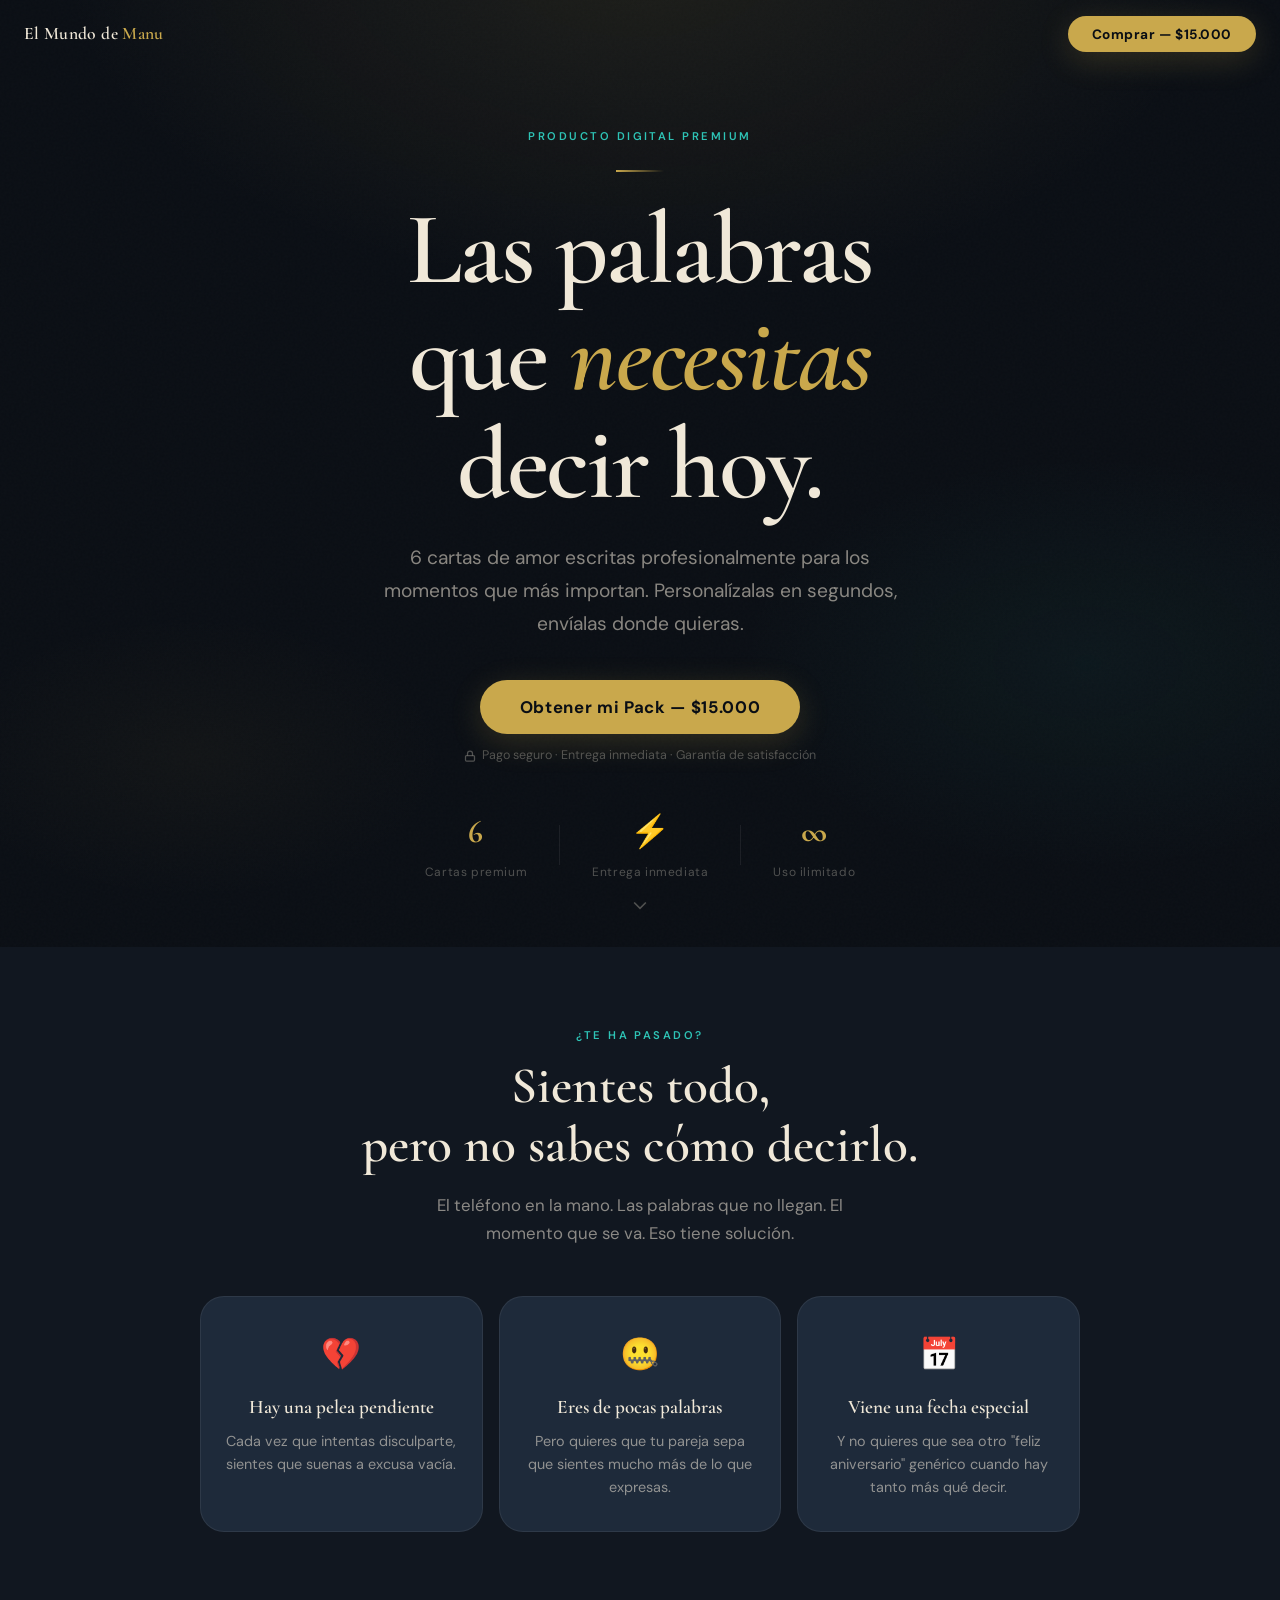
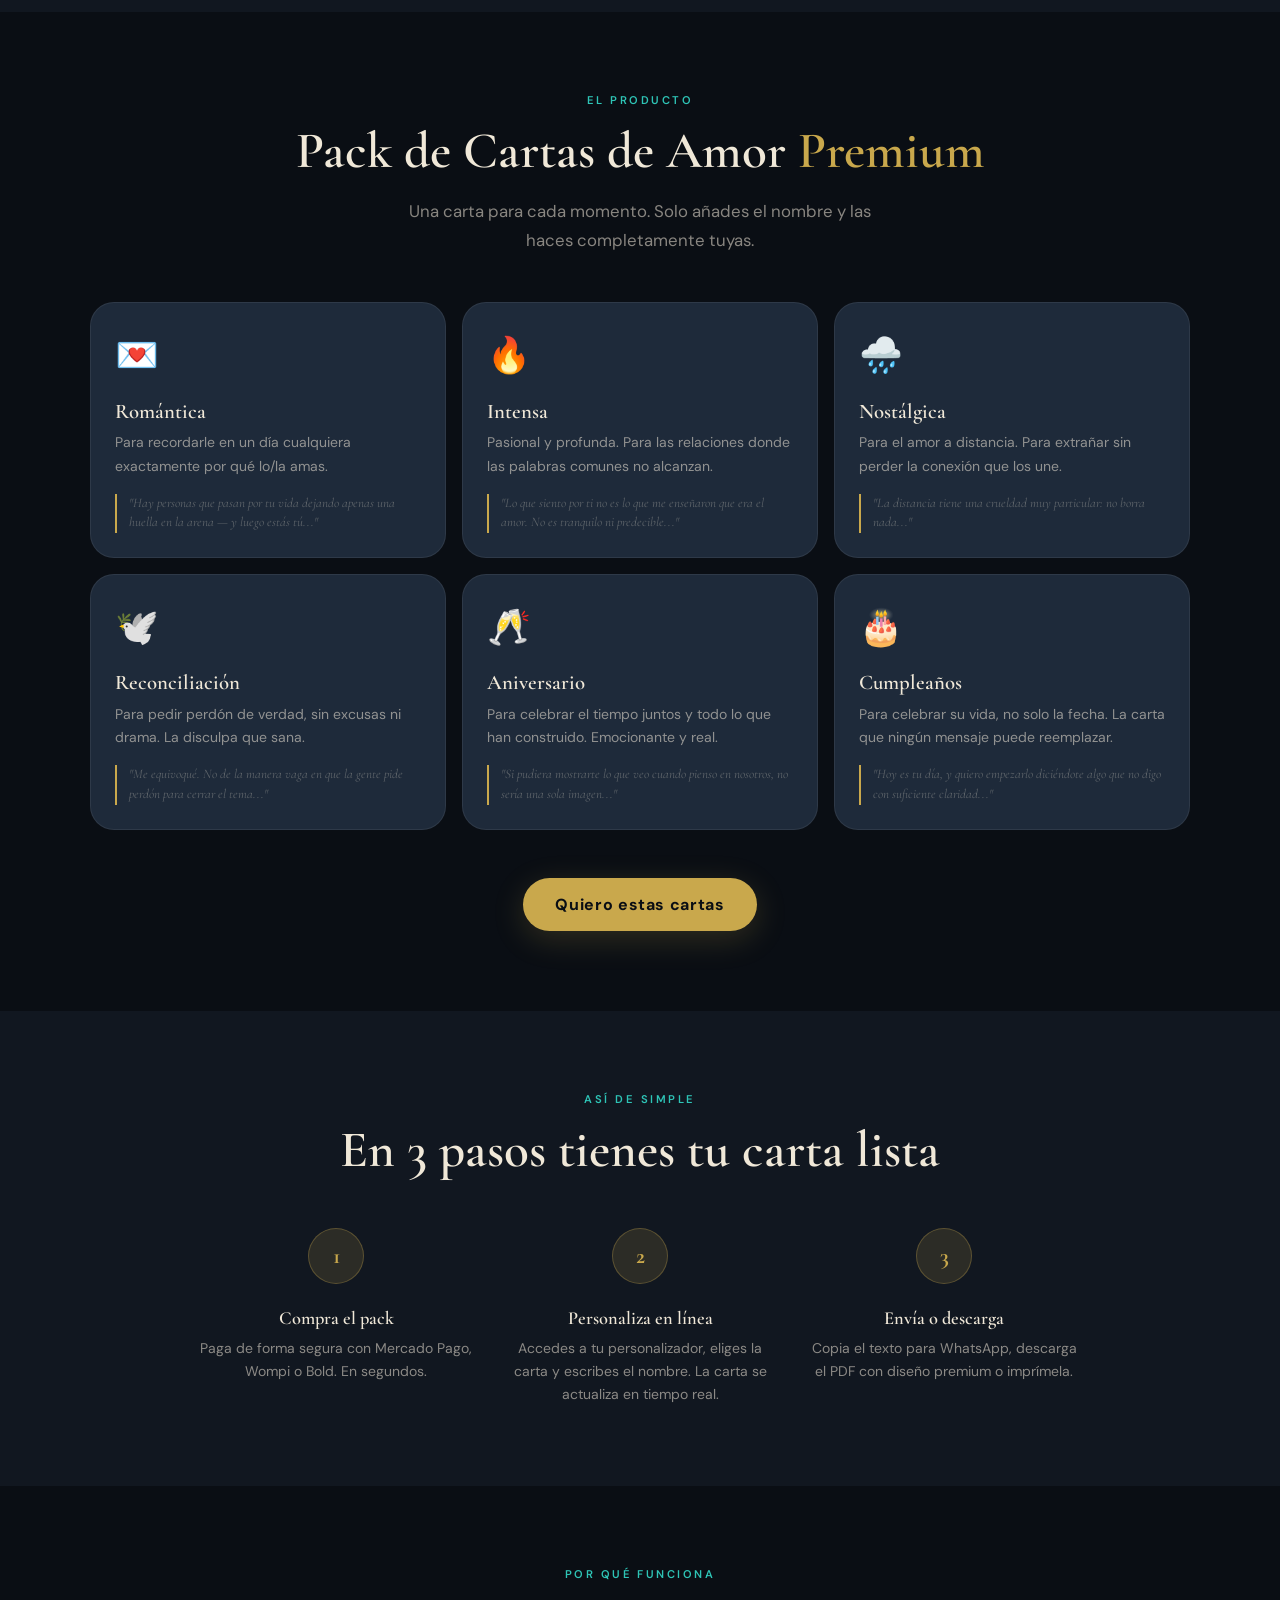
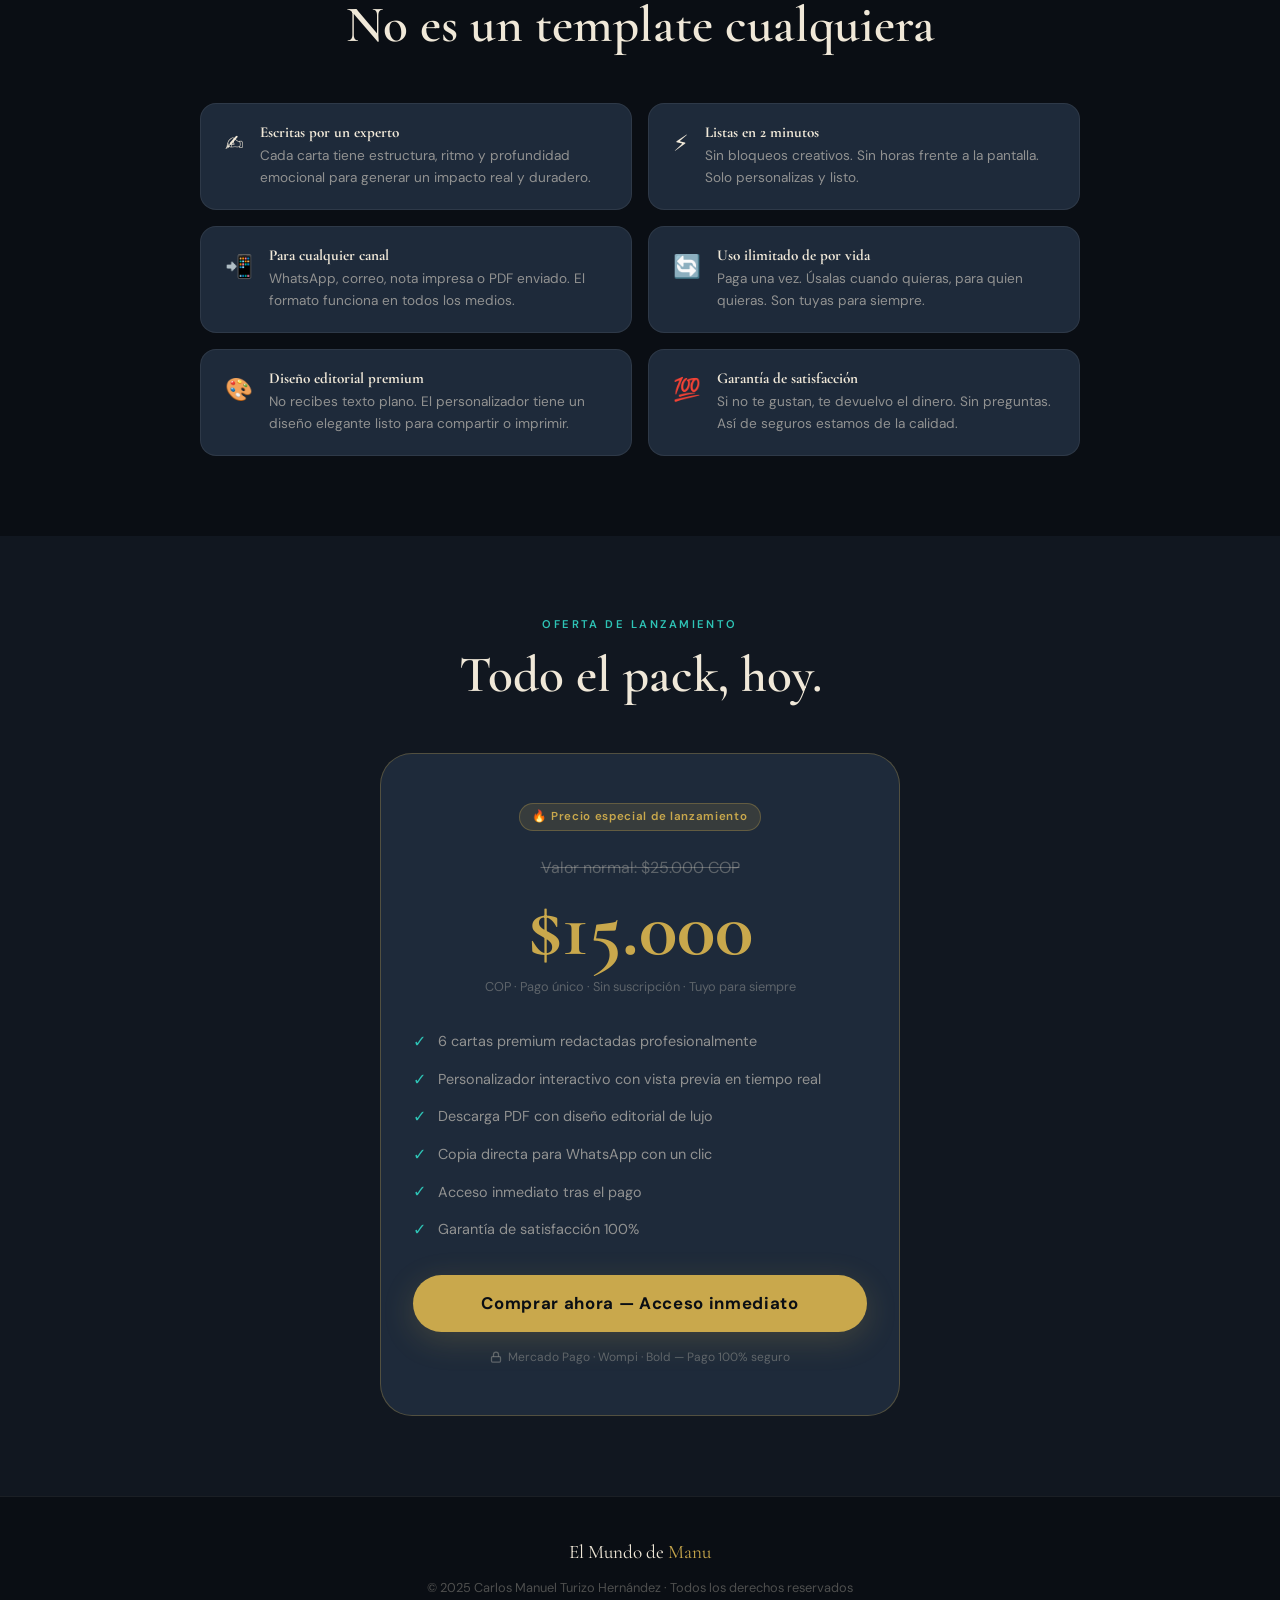
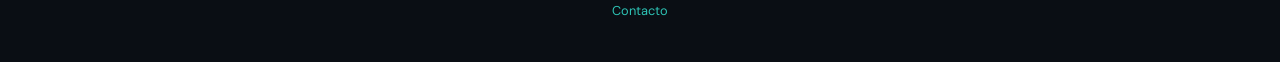
==== commit 8a64e848: "Verificación de token + página de error + email en modal de pago" ====
--- a/index.html
+++ b/index.html
@@ -294,7 +294,7 @@
   <footer class="footer" role="contentinfo">
     <div class="footer-brand">El Mundo de <span>Manu</span></div>
     <p class="footer-text">
-      © 2026 Carlos Manuel Turizo Hernández · Todos los derechos reservados<br />
+      © 2025 Carlos Manuel Turizo Hernández · Todos los derechos reservados<br />
       <a href="mailto:tu@email.com" class="footer-link">Contacto</a>
     </p>
   </footer>
@@ -325,7 +325,10 @@
       <div style="display:flex;flex-direction:column;gap:0.75rem;" id="pasarelas-container">
 
         <button class="pasarela-btn" onclick="iniciarPago('mercadopago')" id="btn-mp">
-          <div class="pasarela-logo" style="background:#009EE3;color:#fff;">MP</div>
+          <!-- Logo Mercado Pago -->
+          <div class="pasarela-logo" style="background:#fff;padding:0;overflow:hidden;display:flex;align-items:center;justify-content:center;border:1.5px solid #e8f4fd;">
+            <img src="assets/img/logos/MercadoPago.png" alt="Mercado Pago" width="36" height="36" style="object-fit:contain;" />
+          </div>
           <div class="pasarela-info">
             <strong>Mercado Pago</strong>
             <span>Tarjeta, PSE, efectivo, cuotas</span>
@@ -336,7 +339,10 @@
         </button>
 
         <button class="pasarela-btn" onclick="iniciarPago('wompi')" id="btn-wompi">
-          <div class="pasarela-logo" style="background:#5B21D0;color:#fff;">W</div>
+          <!-- Logo Wompi -->
+          <div class="pasarela-logo" style="background:#A8E6A3;padding:0;overflow:hidden;display:flex;align-items:center;justify-content:center;">
+            <img src="assets/img/logos/Wompi.png" alt="Wompi" width="38" height="38" style="object-fit:contain;" />
+          </div>
           <div class="pasarela-info">
             <strong>Wompi</strong>
             <span>Tarjeta crédito/débito, Nequi, PSE</span>
@@ -347,7 +353,10 @@
         </button>
 
         <button class="pasarela-btn" onclick="iniciarPago('bold')" id="btn-bold">
-          <div class="pasarela-logo" style="background:#111;color:#fff;">B</div>
+          <!-- Logo Bold -->
+          <div class="pasarela-logo" style="background:#1a1060;padding:0;overflow:hidden;display:flex;align-items:center;justify-content:center;border-radius:10px;">
+            <img src="assets/img/logos/Bold.png" alt="Bold" width="40" height="40" style="object-fit:contain;" />
+          </div>
           <div class="pasarela-info">
             <strong>Bold</strong>
             <span>Tarjeta, transferencia, Nequi</span>
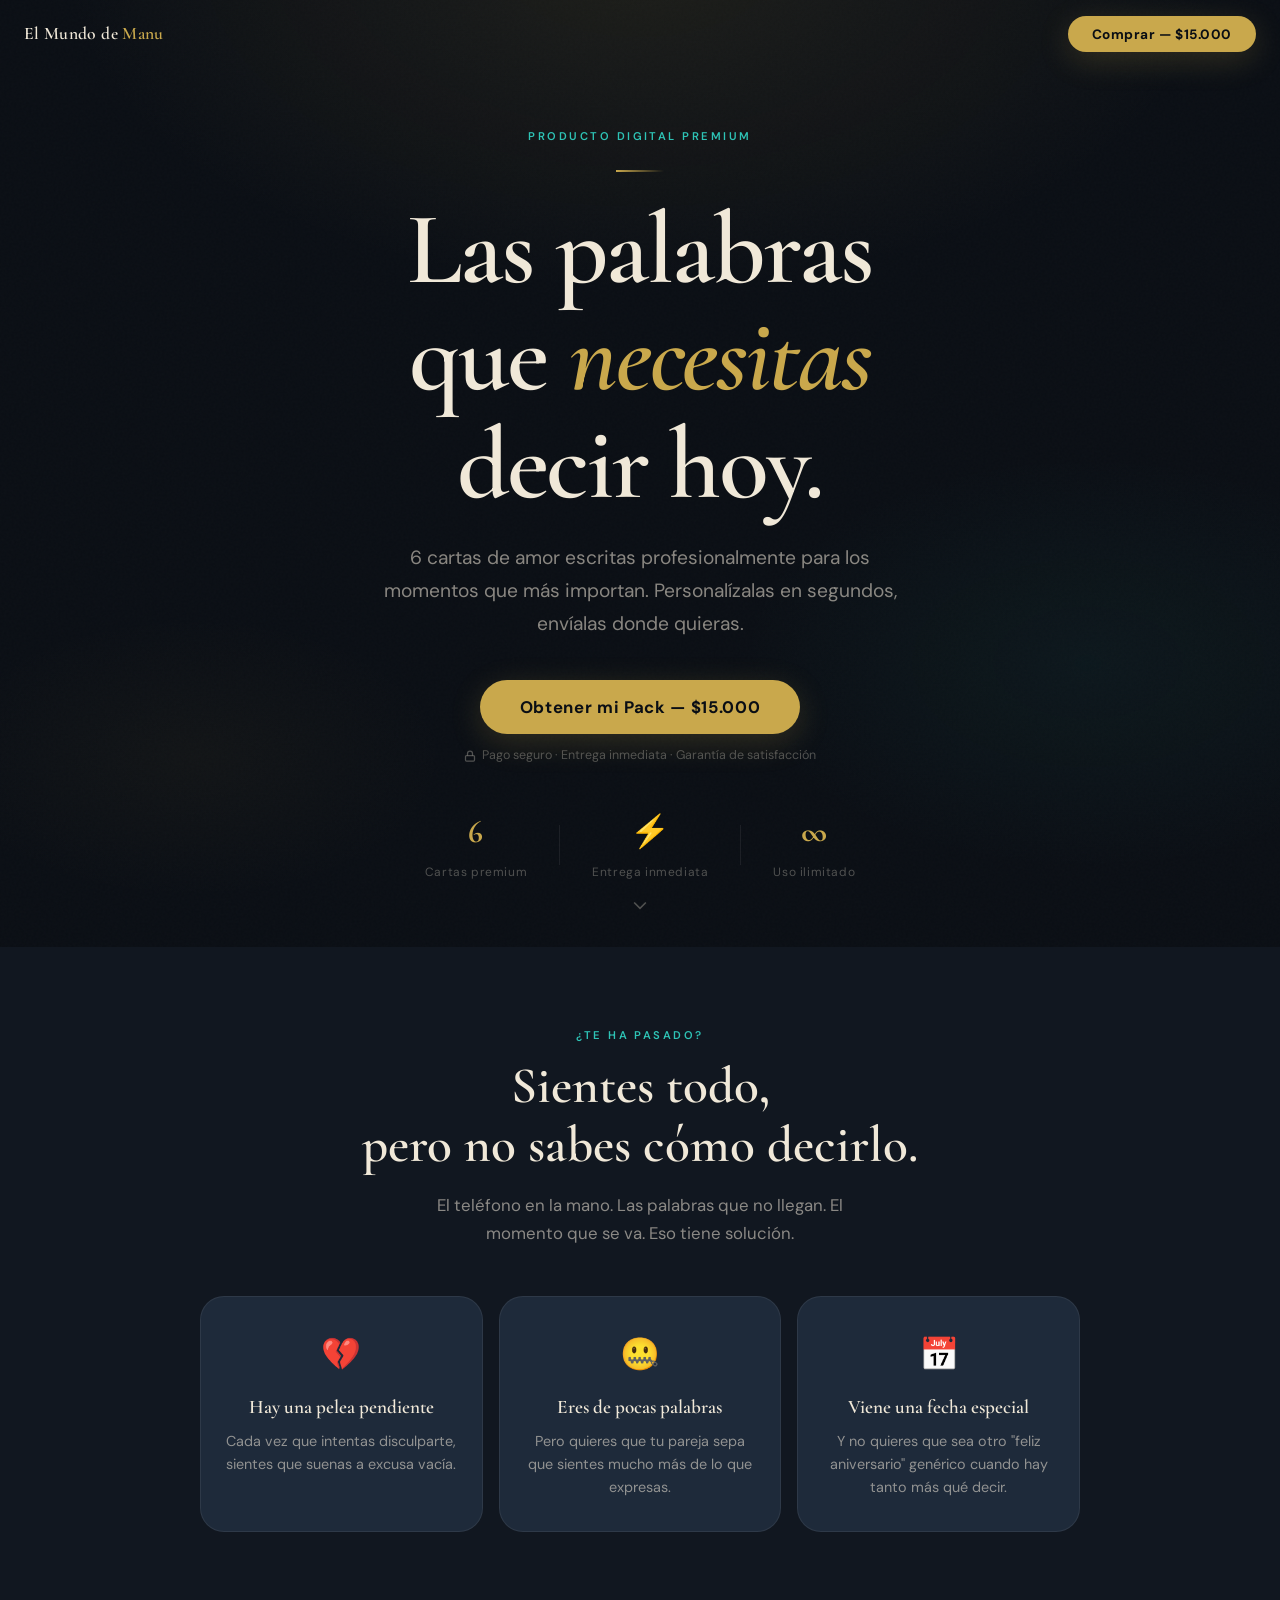
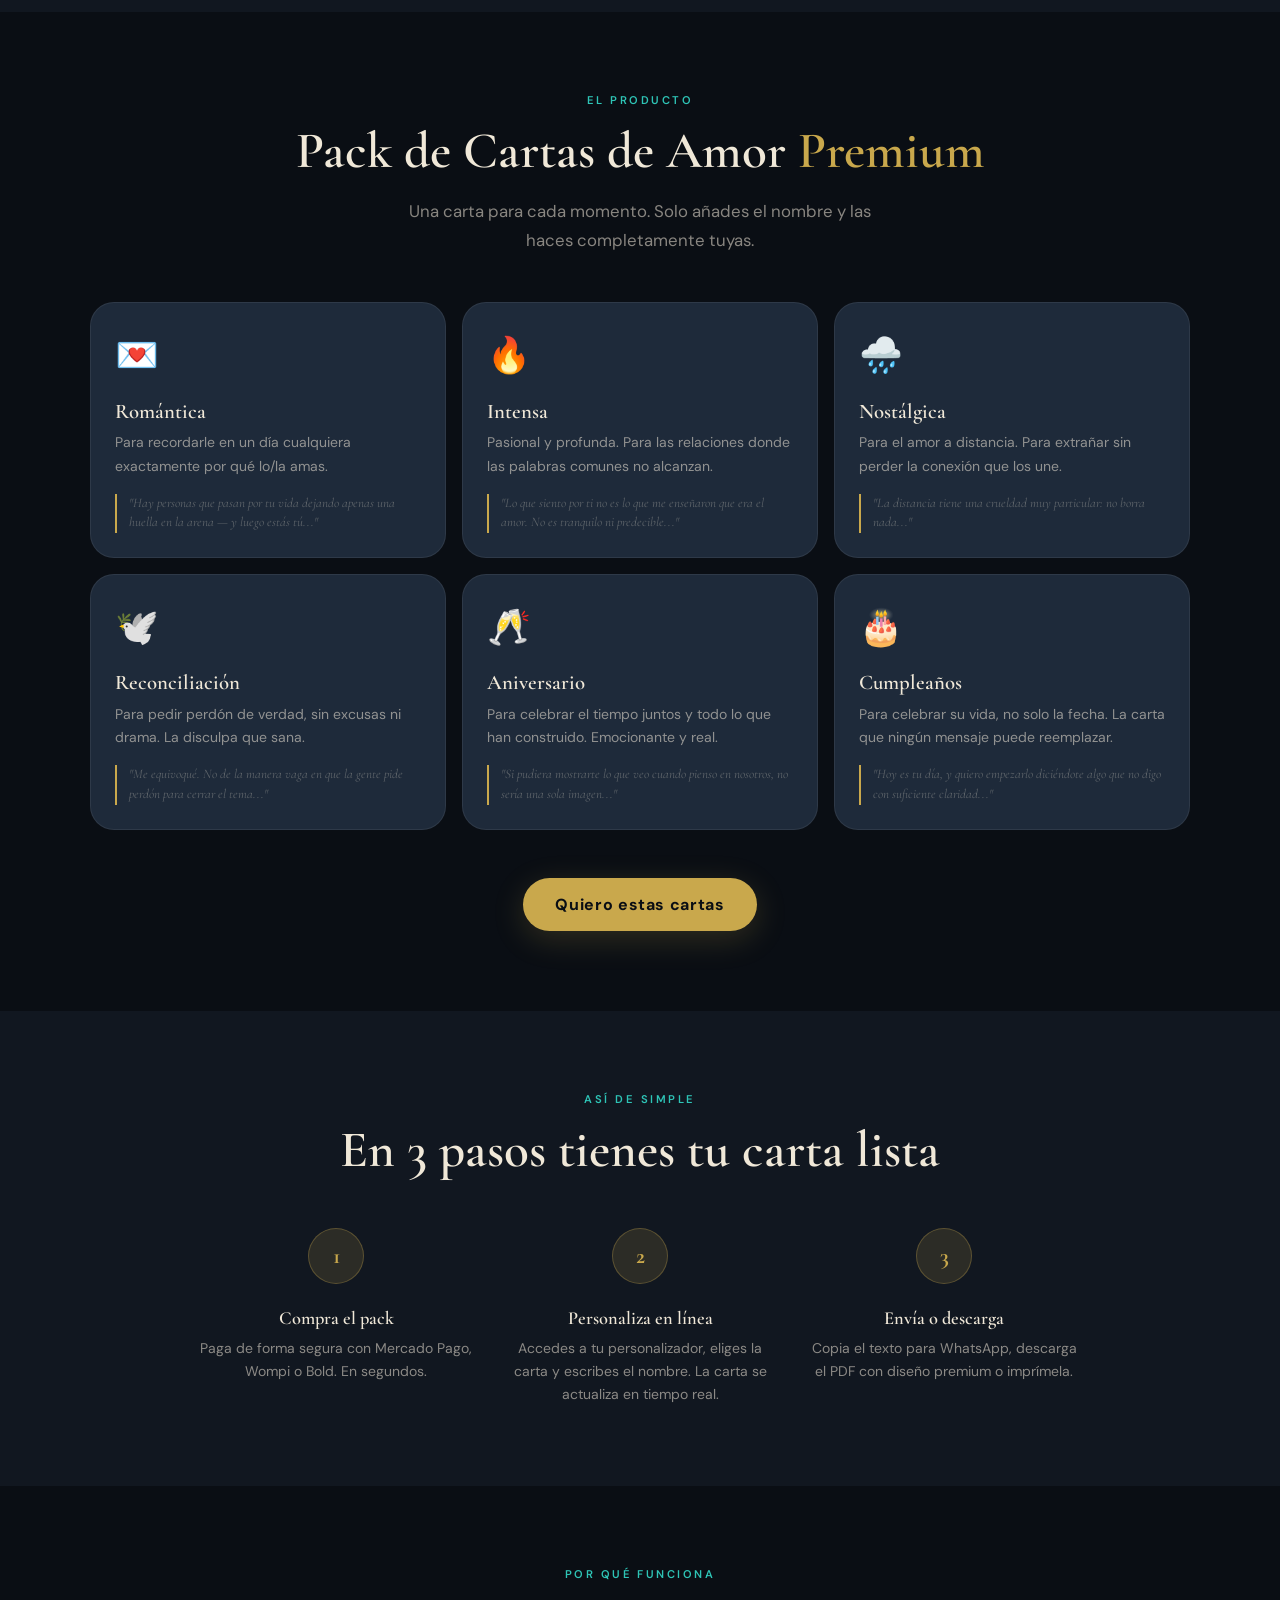
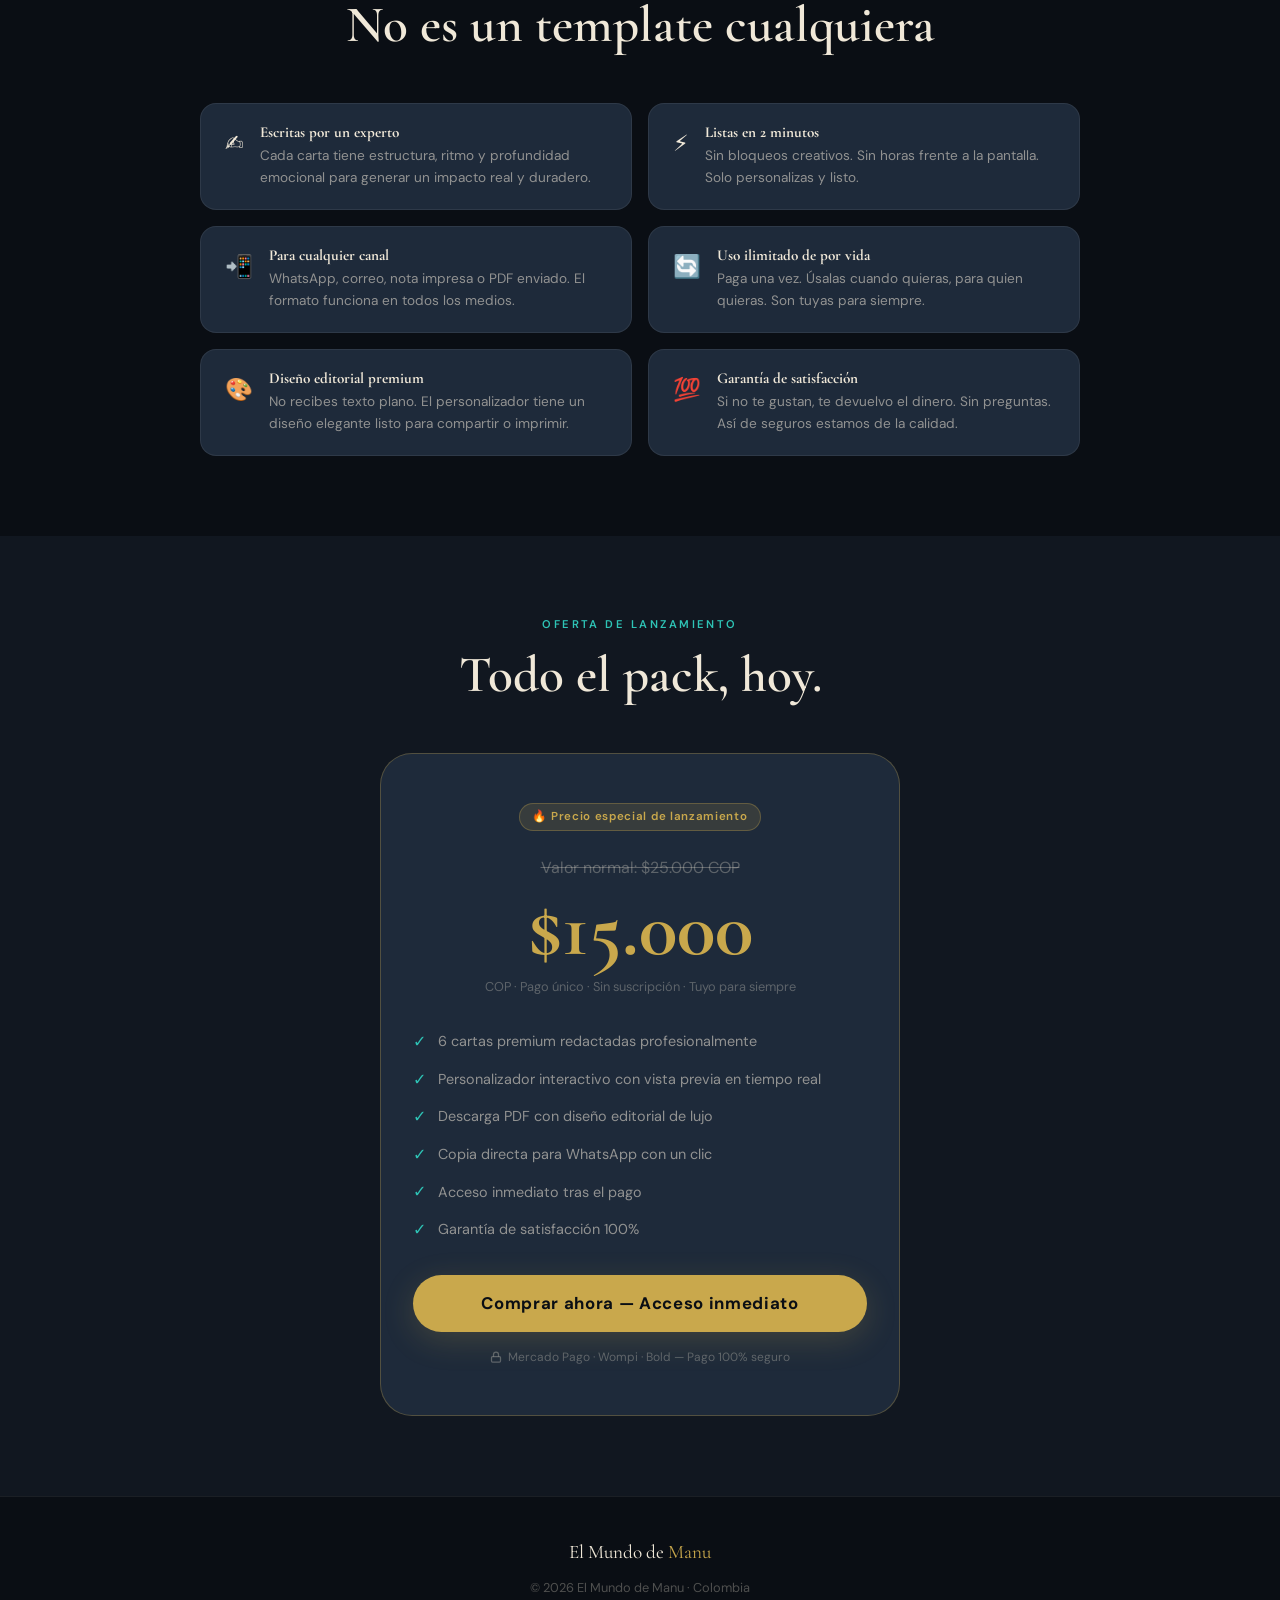
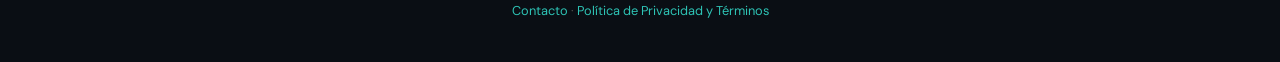
==== commit 20b22a5a: "Actualizaciones completadas" ====
--- a/index.html
+++ b/index.html
@@ -294,8 +294,9 @@
   <footer class="footer" role="contentinfo">
     <div class="footer-brand">El Mundo de <span>Manu</span></div>
     <p class="footer-text">
-      © 2025 Carlos Manuel Turizo Hernández · Todos los derechos reservados<br />
-      <a href="mailto:tu@email.com" class="footer-link">Contacto</a>
+      © 2026 El Mundo de Manu · Colombia<br />
+      <a href="mailto:elmundodemanu2704@gmail.com" class="footer-link">Contacto</a> ·
+      <a href="legal.html" class="footer-link">Política de Privacidad y Términos</a>
     </p>
   </footer>
 
@@ -374,6 +375,9 @@
         </svg>
         Transacción cifrada y 100% segura
       </div>
+      <p style="font-size:0.72rem;color:var(--t-muted);text-align:center;margin-top:0.5rem;">
+        Al pagar aceptas nuestros <a href="legal.html" style="color:var(--c-teal);text-decoration:none;" target="_blank">Términos y Política de Privacidad</a>
+      </p>
 
       <button class="btn-ghost" onclick="cerrarModal()" style="width:100%;justify-content:center;margin-top:1.25rem;">
         Cancelar
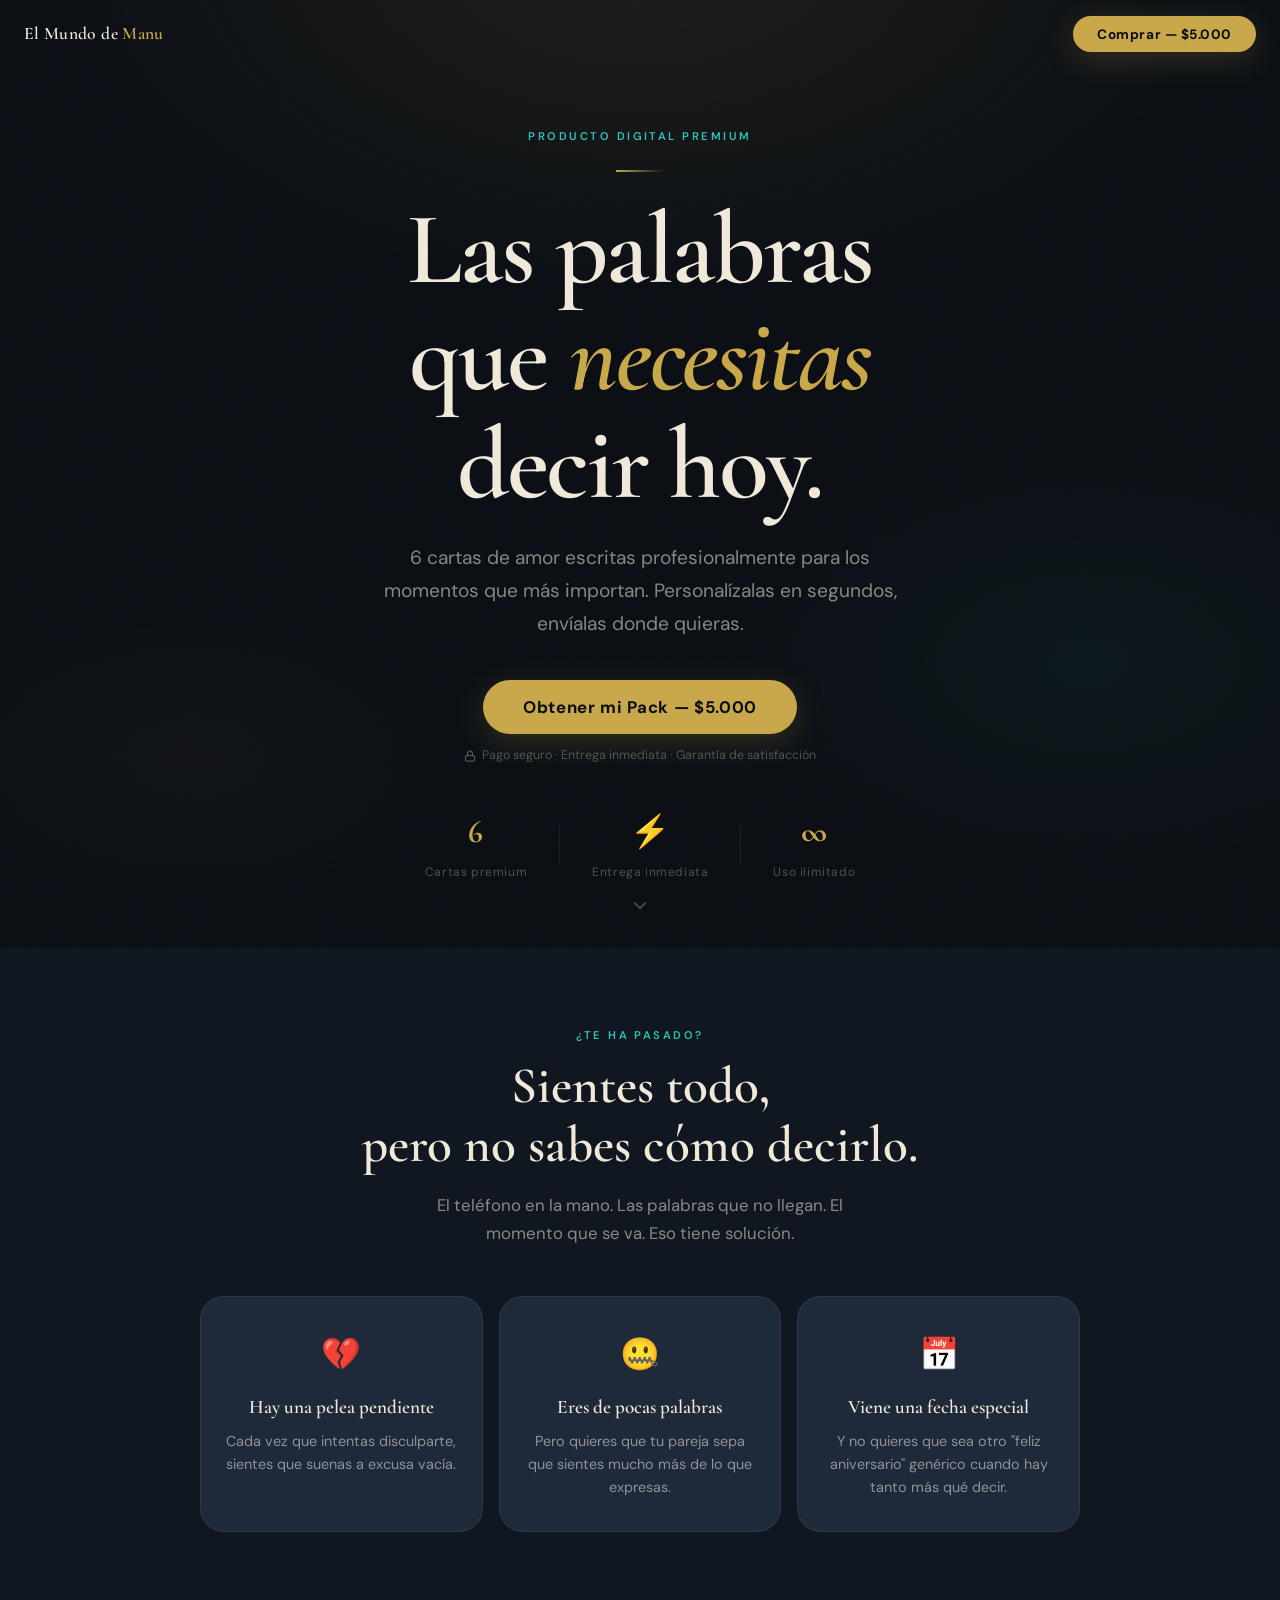
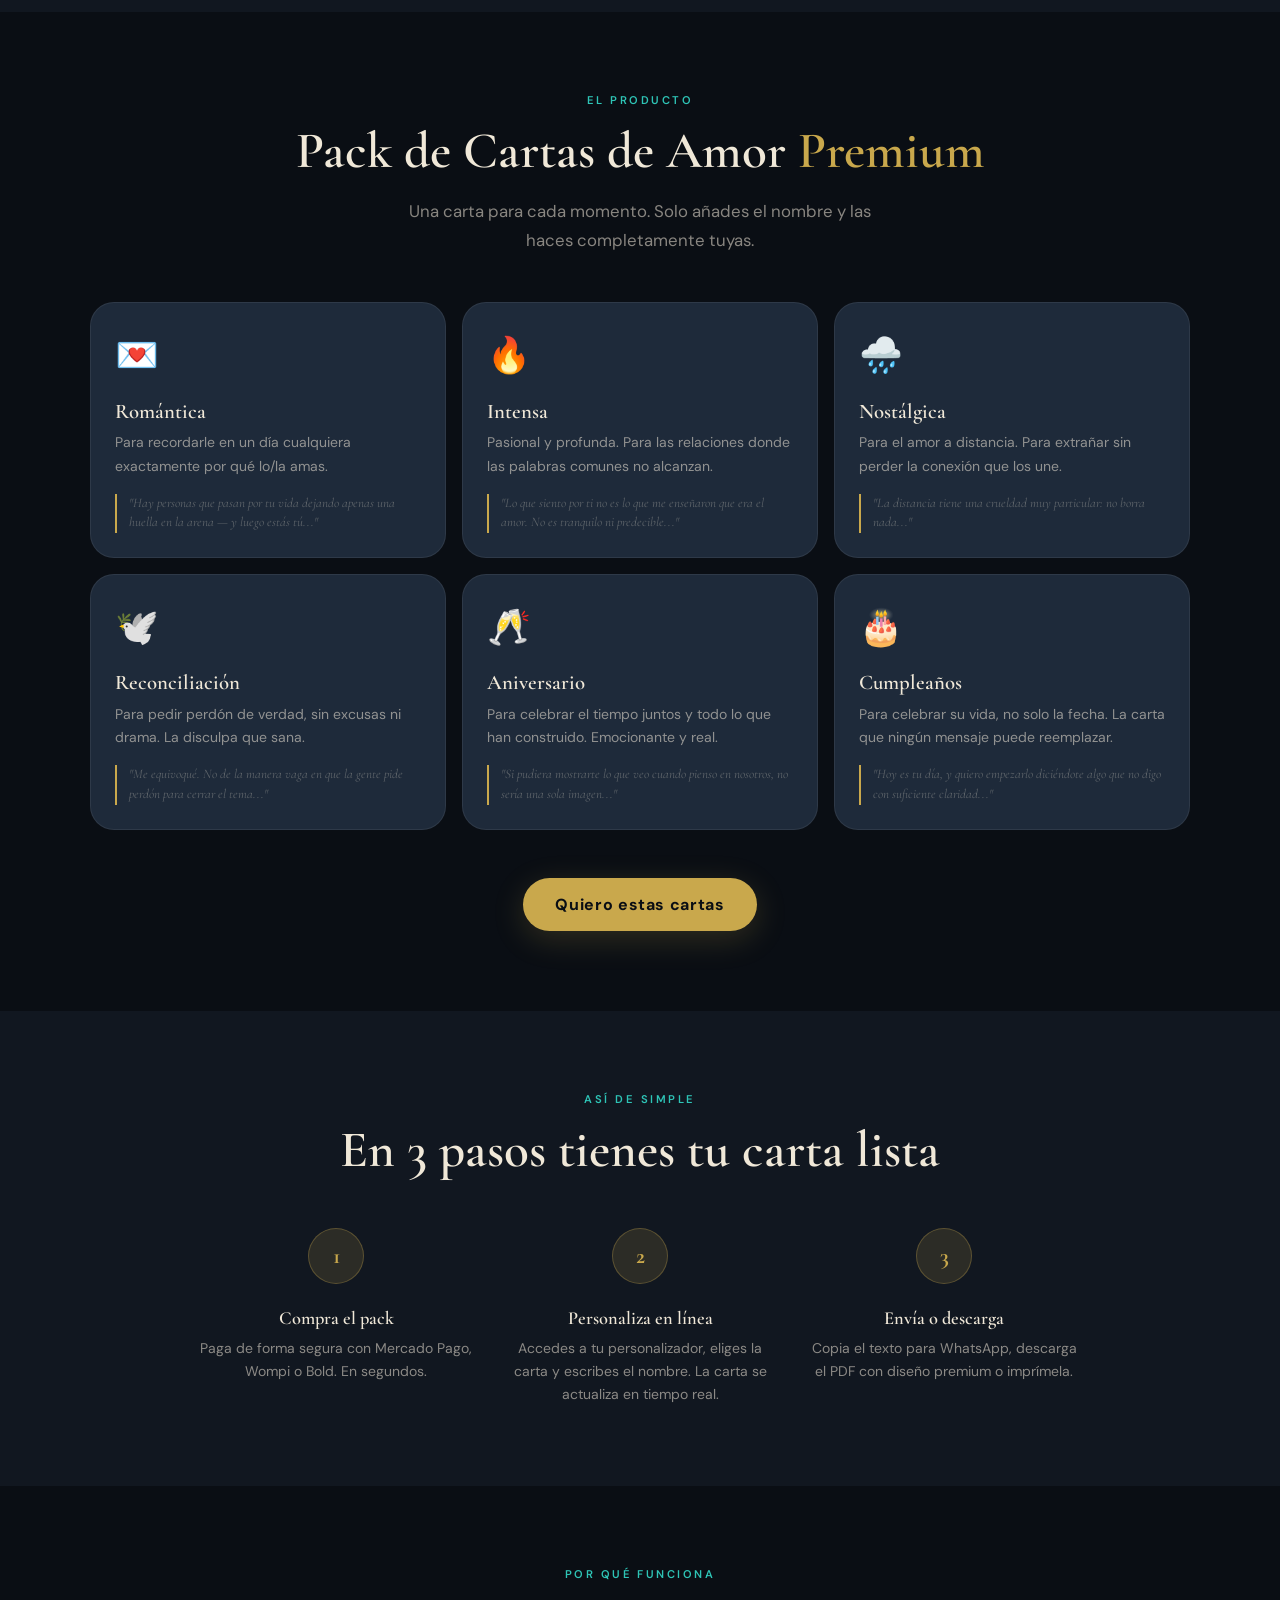
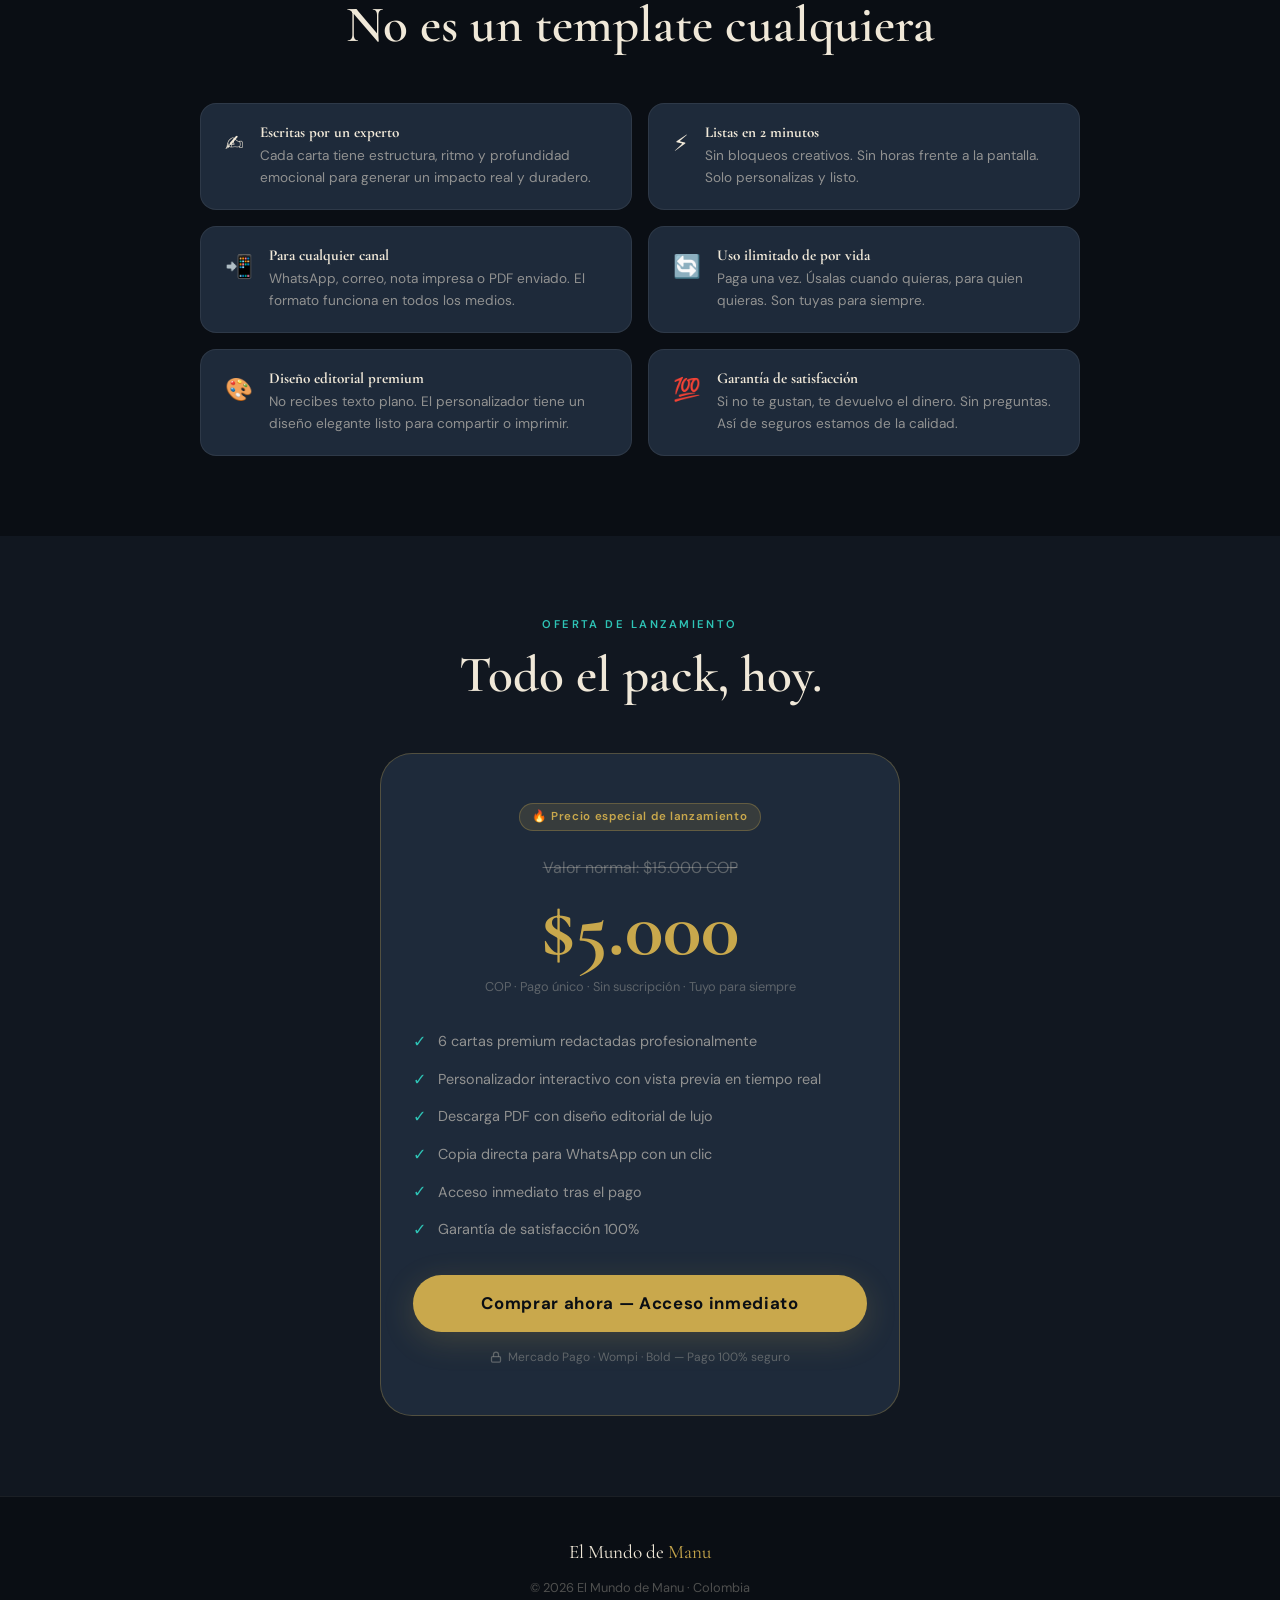
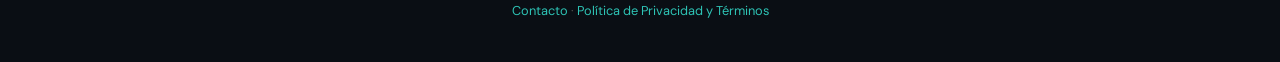
==== commit c8ebee62: "Cambio de precio" ====
--- a/index.html
+++ b/index.html
@@ -25,7 +25,7 @@
   <nav class="navbar" id="navbar" role="navigation" aria-label="Navegación principal">
     <div class="navbar-brand">El Mundo de <span>Manu</span></div>
     <button class="btn-primary" onclick="abrirModal()" style="padding:0.6rem 1.5rem;font-size:0.85rem;">
-      Comprar — $15.000
+      Comprar — $5.000
     </button>
   </nav>
 
@@ -52,7 +52,7 @@
 
       <div class="anim-hero anim-delay-4" style="display:flex;flex-direction:column;align-items:center;gap:0.75rem;">
         <button class="btn-primary" onclick="abrirModal()" style="font-size:1.05rem;padding:1rem 2.5rem;" aria-label="Comprar pack de cartas">
-          Obtener mi Pack — $15.000
+          Obtener mi Pack — $5.000
         </button>
         <p style="font-size:0.78rem;color:var(--t-muted);display:flex;align-items:center;gap:0.4rem;">
           <svg width="12" height="12" viewBox="0 0 24 24" fill="none" stroke="currentColor" stroke-width="2.5"><rect x="3" y="11" width="18" height="11" rx="2"/><path d="M7 11V7a5 5 0 0110 0v4"/></svg>
@@ -263,8 +263,8 @@
 
       <div class="precio-card reveal">
         <div class="badge" style="margin-bottom:1.5rem;">🔥 Precio especial de lanzamiento</div>
-        <p class="precio-old">Valor normal: $25.000 COP</p>
-        <p class="precio-main">$15.000</p>
+        <p class="precio-old">Valor normal: $15.000 COP</p>
+        <p class="precio-main">$5.000</p>
         <p class="precio-note">COP · Pago único · Sin suscripción · Tuyo para siempre</p>
 
         <ul class="precio-lista">
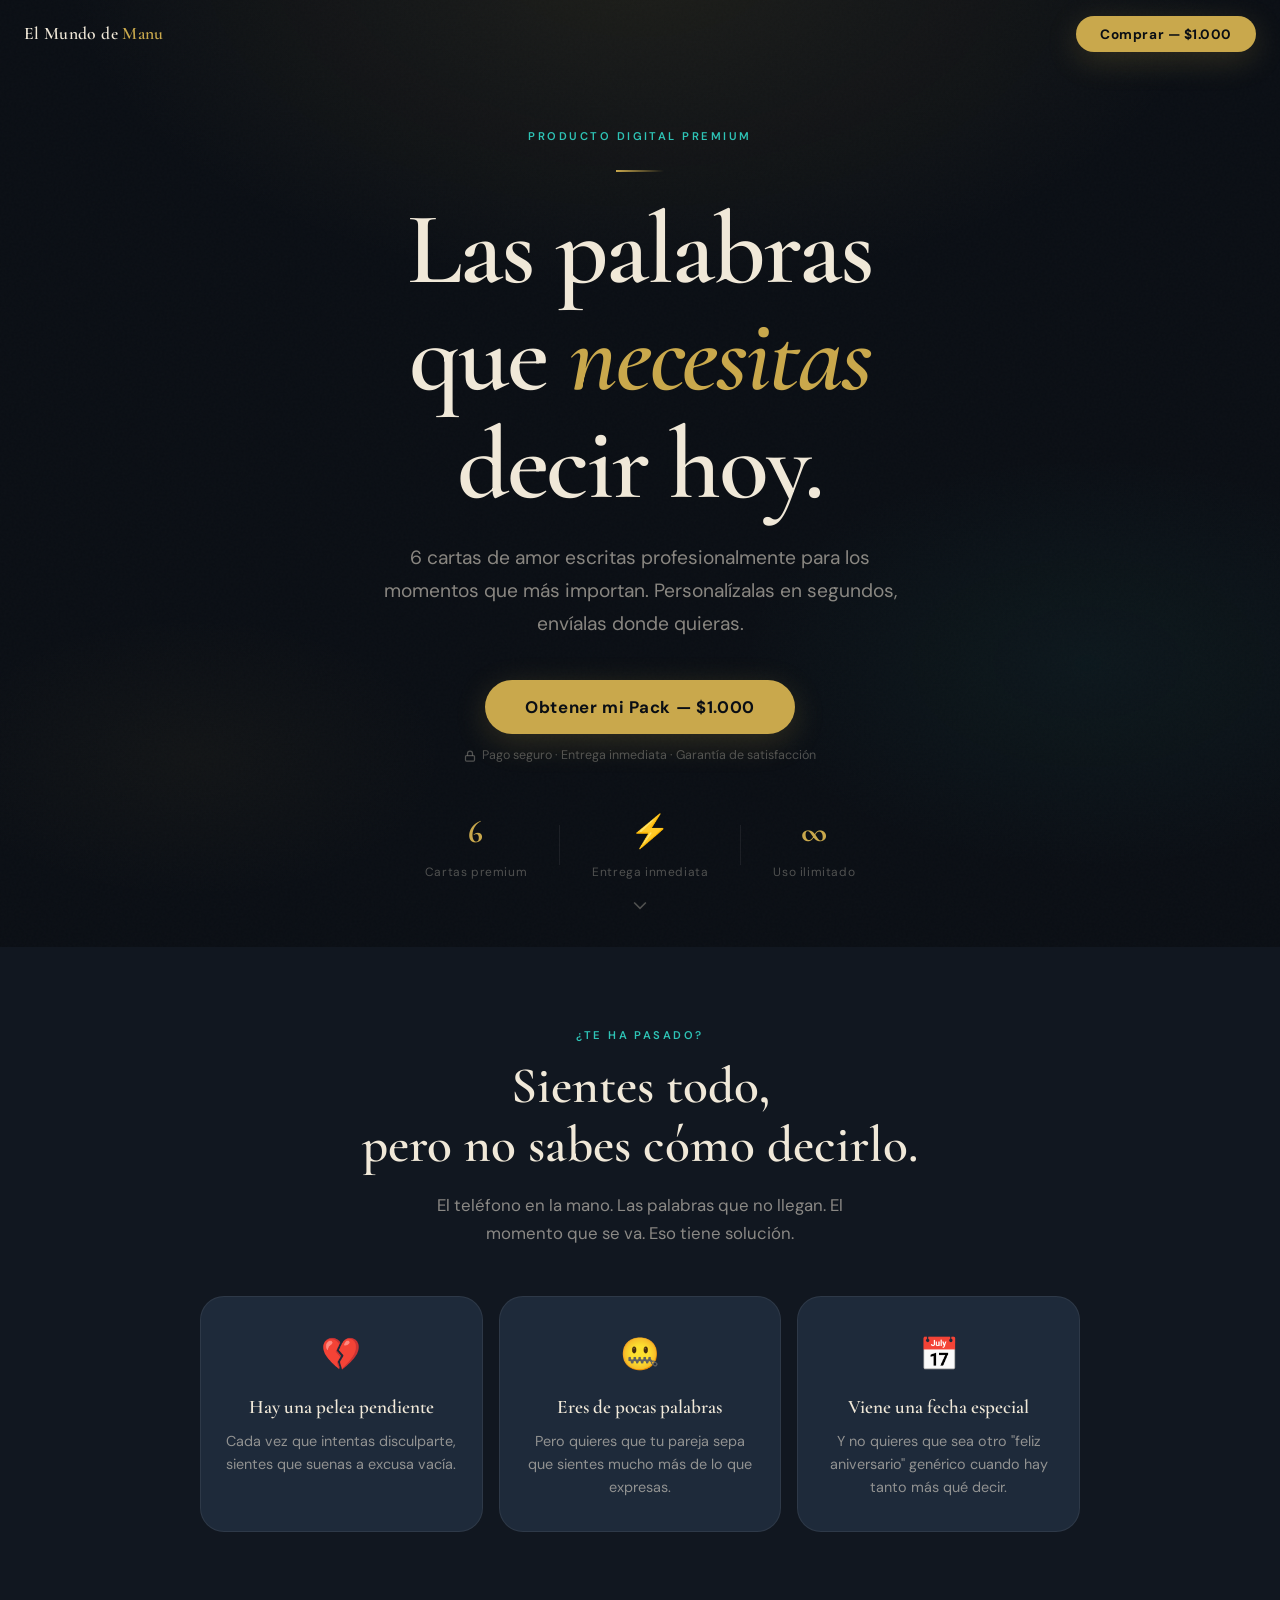
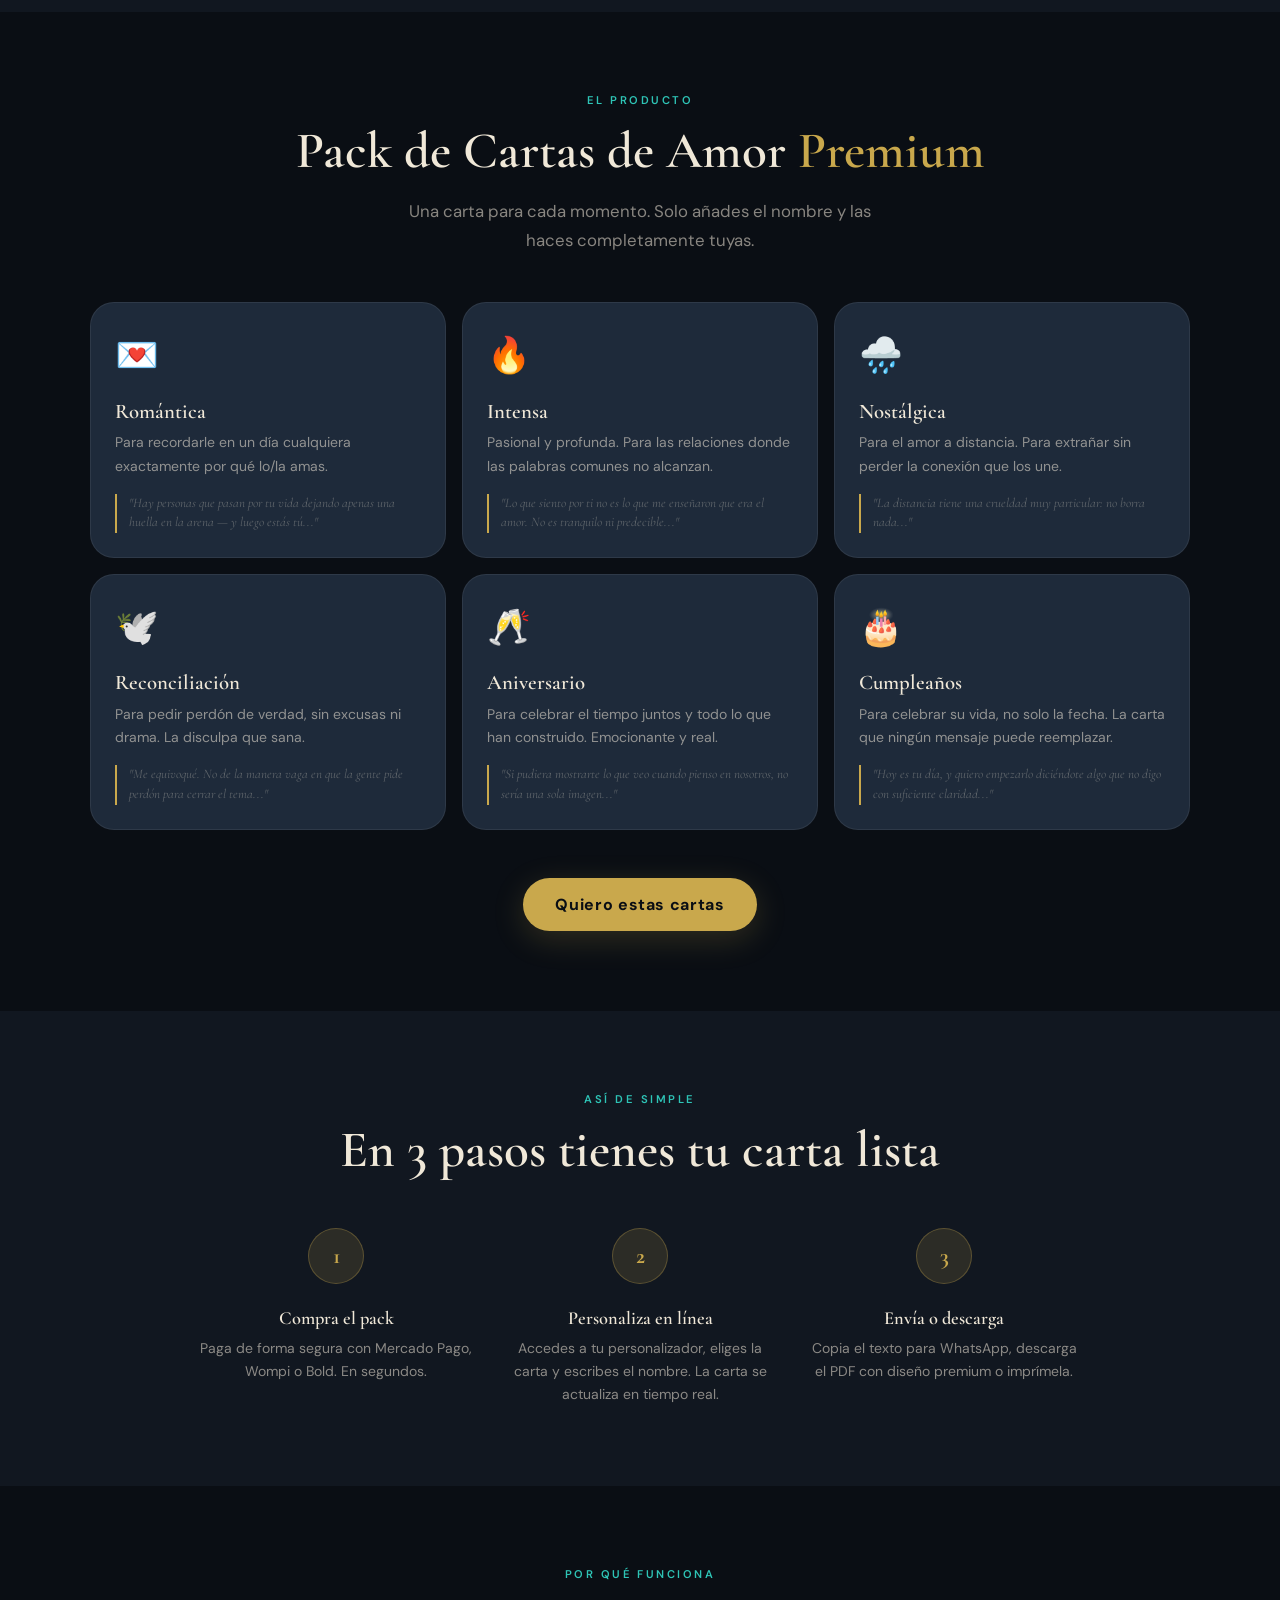
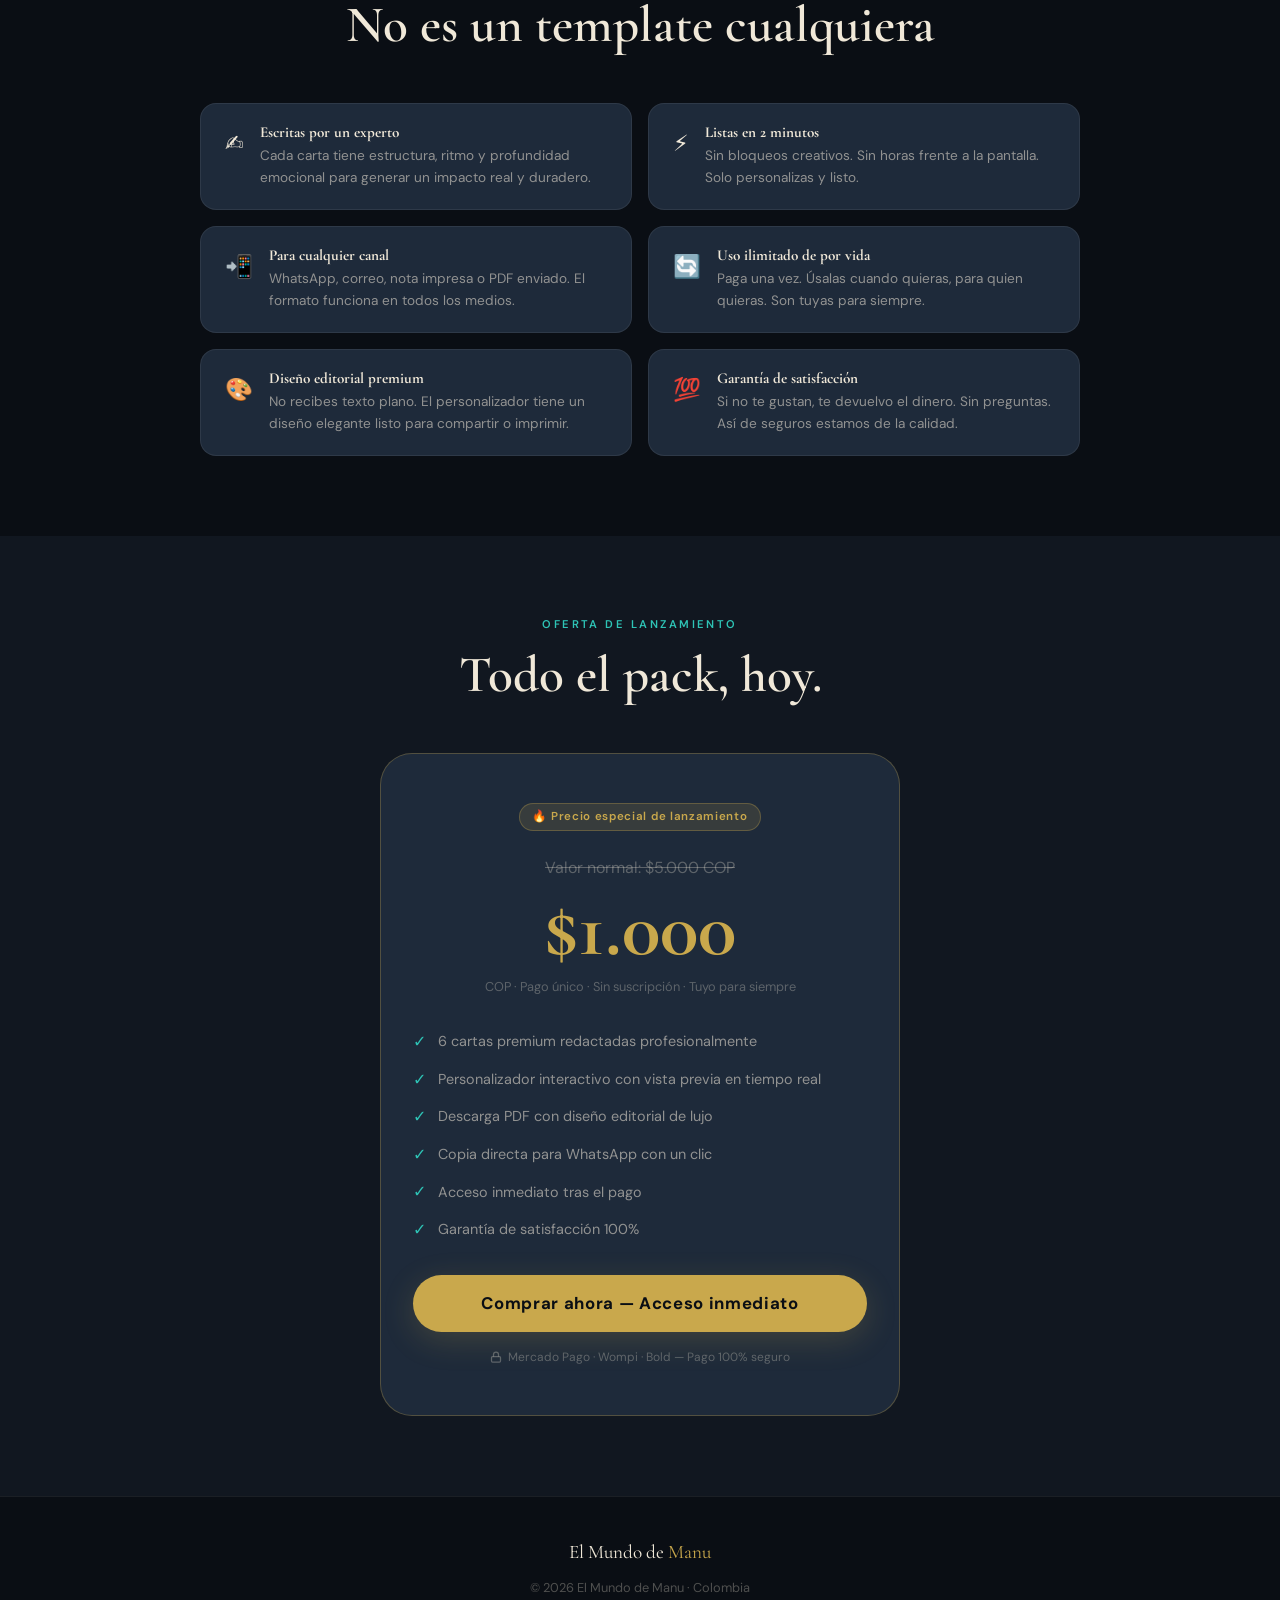
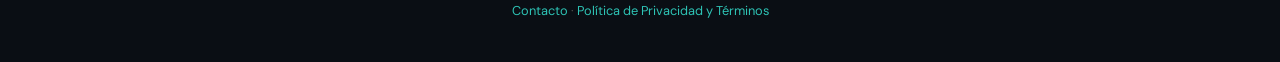
==== commit a78f2451: "Cambio de precio visual" ====
--- a/index.html
+++ b/index.html
@@ -25,7 +25,7 @@
   <nav class="navbar" id="navbar" role="navigation" aria-label="Navegación principal">
     <div class="navbar-brand">El Mundo de <span>Manu</span></div>
     <button class="btn-primary" onclick="abrirModal()" style="padding:0.6rem 1.5rem;font-size:0.85rem;">
-      Comprar — $5.000
+      Comprar — $1.000
     </button>
   </nav>
 
@@ -52,7 +52,7 @@
 
       <div class="anim-hero anim-delay-4" style="display:flex;flex-direction:column;align-items:center;gap:0.75rem;">
         <button class="btn-primary" onclick="abrirModal()" style="font-size:1.05rem;padding:1rem 2.5rem;" aria-label="Comprar pack de cartas">
-          Obtener mi Pack — $5.000
+          Obtener mi Pack — $1.000
         </button>
         <p style="font-size:0.78rem;color:var(--t-muted);display:flex;align-items:center;gap:0.4rem;">
           <svg width="12" height="12" viewBox="0 0 24 24" fill="none" stroke="currentColor" stroke-width="2.5"><rect x="3" y="11" width="18" height="11" rx="2"/><path d="M7 11V7a5 5 0 0110 0v4"/></svg>
@@ -263,8 +263,8 @@
 
       <div class="precio-card reveal">
         <div class="badge" style="margin-bottom:1.5rem;">🔥 Precio especial de lanzamiento</div>
-        <p class="precio-old">Valor normal: $15.000 COP</p>
-        <p class="precio-main">$5.000</p>
+        <p class="precio-old">Valor normal: $5.000 COP</p>
+        <p class="precio-main">$1.000</p>
         <p class="precio-note">COP · Pago único · Sin suscripción · Tuyo para siempre</p>
 
         <ul class="precio-lista">
